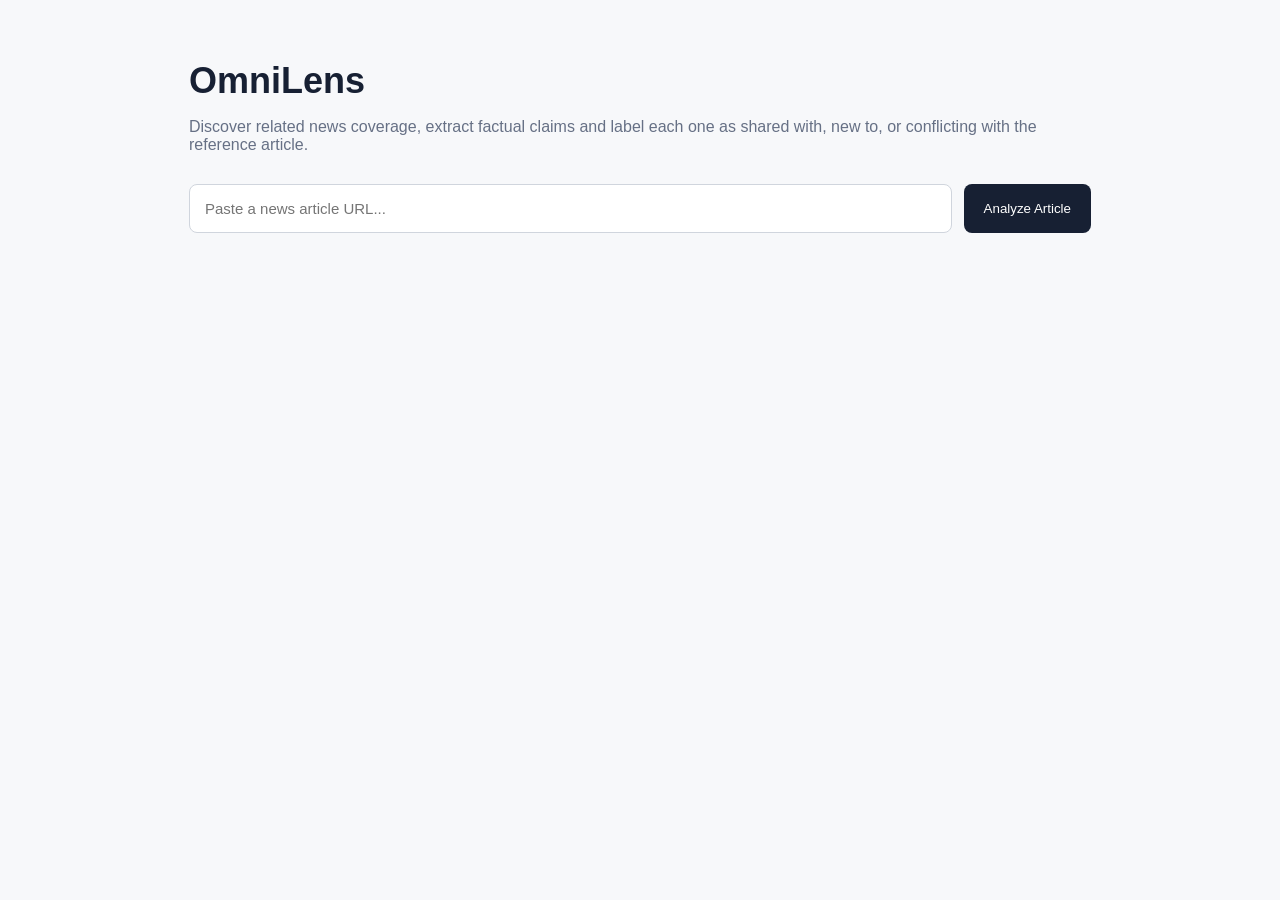
==== backend/app/index.html @ fa0dfef7 "Reorganize backend and consolidate project documentation" ====
<!DOCTYPE html>
<html lang="en">
<head>
  <meta charset="UTF-8">
  <meta name="viewport" content="width=device-width, initial-scale=1">

  <title>OmniLens — News Claim Analysis</title>

  <style>
    * { box-sizing: border-box; }

    body {
      margin: 0;
      font-family: -apple-system, BlinkMacSystemFont,
                   "Segoe UI", sans-serif;
      background: #f7f8fa;
      color: #172033;
    }

    .container {
      max-width: 950px;
      margin: 60px auto;
      padding: 0 24px;
    }

    h1 {
      font-size: 36px;
      margin-bottom: 8px;
    }

    .subtitle { color: #667085; }

    .search {
      display: flex;
      gap: 12px;
      margin: 30px 0;
    }

    input {
      flex: 1;
      padding: 15px;
      border: 1px solid #d0d5dd;
      border-radius: 8px;
      font-size: 15px;
      min-width: 0;
    }

    button {
      background: #172033;
      color: white;
      border: 0;
      padding: 14px 20px;
      border-radius: 8px;
      cursor: pointer;
    }

    button:disabled {
      opacity: .5;
      cursor: wait;
    }

    .card {
      background: white;
      border: 1px solid #e4e7ec;
      border-radius: 12px;
      padding: 22px;
      margin: 16px 0;
    }

    .muted { color: #667085; }
    .claim { padding: 12px 0; border-bottom: 1px solid #eee; }
    .claim:last-child { border-bottom: 0; }
    .hidden { display: none; }
    a { color: #2454a6; overflow-wrap: anywhere; }

    /* Label counts and badges */
    .counts { display: flex; flex-wrap: wrap; gap: 10px; margin: 14px 0 18px; }
    .count {
      border: 1px solid #e4e7ec; border-radius: 10px;
      padding: 10px 16px; min-width: 120px; background: #fff;
      cursor: pointer; color: #172033; text-align: left;
    }
    .count strong { display: block; font-size: 24px; }
    .count.active { outline: 2px solid #172033; }
    .article-counts { margin: 6px 0 4px; }
    .badge {
      display: inline-block; font-size: 12px; font-weight: 600;
      padding: 2px 8px; border-radius: 999px; margin-right: 8px;
    }
    .label-SHARED { background: #e7f6ec; color: #1f7a3d; }
    .label-NEW { background: #e8effc; color: #2454a6; }
    .label-CONFLICTING { background: #fdecea; color: #b42318; }
    .label-NONE { background: #f2f4f7; color: #667085; }
    .claim-detail { font-size: 14px; color: #475467; margin: 6px 0 0; }
    .claim-detail b { color: #172033; font-weight: 600; }

    @media (max-width: 600px) {
      .search { flex-direction: column; }
    }
  </style>
</head>

<body>
  <div class="container">
    <h1>OmniLens</h1>

    <p class="subtitle">
      Discover related news coverage, extract factual claims and label each one
      as shared with, new to, or conflicting with the reference article.
    </p>

    <form id="form" class="search">
      <input
        id="url"
        type="url"
        placeholder="Paste a news article URL..."
        required
      >

      <button id="analyze" type="submit">
        Analyze Article
      </button>
    </form>

    <p id="status" class="muted"></p>

    <div id="results" class="hidden">
      <div class="card">
        <h2>Analysis Summary</h2>
        <div id="summary"></div>
        <div id="counts" class="counts"></div>
        <button id="download" type="button">
          Download JSON
        </button>
      </div>

      <div id="articles"></div>
    </div>
  </div>

  <script>
    let analysisData = null;

    const form = document.getElementById("form");
    const status = document.getElementById("status");
    const results = document.getElementById("results");
    const articles = document.getElementById("articles");
    const button = document.getElementById("analyze");

    const LABELS = ["SHARED", "NEW", "CONFLICTING"];
    const LABEL_TEXT = {
      SHARED: "Shared with reference",
      NEW: "New (not in reference)",
      CONFLICTING: "Conflicting with reference"
    };
    let activeFilter = "ALL";

    function element(tag, text, className = "") {
      const node = document.createElement(tag);
      node.textContent = text ?? "";
      if (className) node.className = className;
      return node;
    }

    function countLabels(claims) {
      const counts = { SHARED: 0, NEW: 0, CONFLICTING: 0, NONE: 0 };
      claims.forEach((claim) => {
        counts[LABELS.includes(claim.label) ? claim.label : "NONE"] += 1;
      });
      return counts;
    }

    // One labeled claim: badge, confidence, text, then the evidence
    function renderClaim(claim) {
      const row = element("div", "", "claim");
      const label = LABELS.includes(claim.label) ? claim.label : "NONE";
      row.dataset.label = label;

      row.appendChild(element(
        "span",
        label === "NONE" ? "Not labeled" : LABEL_TEXT[label],
        "badge label-" + label
      ));
      if (claim.confidence) {
        row.appendChild(element("span", claim.confidence + " confidence", "muted"));
      }
      row.appendChild(element("div", claim.claim_id + " — " + claim.text));

      if (claim.reference_evidence) {
        const evidence = element("p", "", "claim-detail");
        evidence.append(element("b", "Reference says: "), claim.reference_evidence);
        row.appendChild(evidence);
      }
      if (claim.explanation) {
        const why = element("p", "", "claim-detail");
        why.append(element("b", "Why: "), claim.explanation);
        row.appendChild(why);
      }
      if (claim.annotation_error) {
        row.appendChild(element("p", "Labeling failed: " + claim.annotation_error, "claim-detail"));
      }
      return row;
    }

    // Show only the claims of the selected label (or all)
    function applyFilter() {
      document.querySelectorAll(".claim").forEach((row) => {
        row.classList.toggle(
          "hidden",
          activeFilter !== "ALL" && row.dataset.label !== activeFilter
        );
      });
      document.querySelectorAll(".count").forEach((box) => {
        box.classList.toggle("active", box.dataset.filter === activeFilter);
      });
    }

    function renderCounts(allClaims) {
      const counts = countLabels(allClaims);
      const boxes = [
        ["ALL", "All claims", allClaims.length],
        ["SHARED", "Shared", counts.SHARED],
        ["NEW", "New", counts.NEW],
        ["CONFLICTING", "Conflicting", counts.CONFLICTING]
      ];
      if (counts.NONE) boxes.push(["NONE", "Not labeled", counts.NONE]);

      const container = document.getElementById("counts");
      container.replaceChildren();
      boxes.forEach(([filter, name, value]) => {
        const box = element("button", "", "count");
        box.type = "button";
        box.dataset.filter = filter;
        box.append(element("strong", String(value)), name);
        box.addEventListener("click", () => {
          activeFilter = filter;
          applyFilter();
        });
        container.appendChild(box);
      });
    }

    form.addEventListener("submit", async (event) => {
      event.preventDefault();

      button.disabled = true;
      results.classList.add("hidden");
      status.textContent =
        "Finding related articles, extracting claims and labeling them. This may take a few minutes.";

      try {
        const response = await fetch("/api/analyze", {
          method: "POST",
          headers: { "Content-Type": "application/json" },
          body: JSON.stringify({
            url: document.getElementById("url").value,
            max_articles: 5
          })
        });

        const data = await response.json();

        if (!response.ok) {
          throw new Error(
            typeof data.detail === "string"
              ? data.detail
              : "Analysis failed."
          );
        }

        analysisData = data;

        const summary = document.getElementById("summary");
        summary.replaceChildren(
          element("p", "Reference: " + data.reference_article.title),
          element("p", "Related articles: " + data.summary.articles_found),
          element("p", "Extracted claims: " + data.summary.total_claims)
        );

        const allClaims = data.candidate_articles.flatMap((a) => a.claims);
        activeFilter = "ALL";
        renderCounts(allClaims);

        articles.replaceChildren();

        data.candidate_articles.forEach((article) => {
          const card = element("section", "", "card");
          card.appendChild(element("h3", article.title));

          const link = element("a", article.publisher || article.url);
          link.href = article.url;
          link.target = "_blank";
          link.rel = "noopener noreferrer";
          card.appendChild(link);

          const c = countLabels(article.claims);
          card.appendChild(element(
            "p",
            article.claim_count + " claims · " +
              c.SHARED + " shared · " + c.NEW + " new · " +
              c.CONFLICTING + " conflicting" +
              (c.NONE ? " · " + c.NONE + " not labeled" : ""),
            "muted article-counts"
          ));

          if (article.extraction_status !== "success") {
            card.appendChild(
              element("p", "Claim extraction failed.", "muted")
            );
          }

          article.claims.forEach((claim) => {
            card.appendChild(renderClaim(claim));
          });

          articles.appendChild(card);
        });

        applyFilter();

        results.classList.remove("hidden");
        status.textContent = "Analysis complete.";

      } catch (error) {
        status.textContent = "Error: " + error.message;
      } finally {
        button.disabled = false;
      }
    });

    document.getElementById("download").addEventListener(
      "click",
      () => {
        if (!analysisData) return;

        const blob = new Blob(
          [JSON.stringify(analysisData, null, 2)],
          { type: "application/json" }
        );

        const url = URL.createObjectURL(blob);
        const link = document.createElement("a");

        link.href = url;
        link.download = "omnilens_claims.json";
        link.click();

        URL.revokeObjectURL(url);
      }
    );
  </script>
</body>
</html>
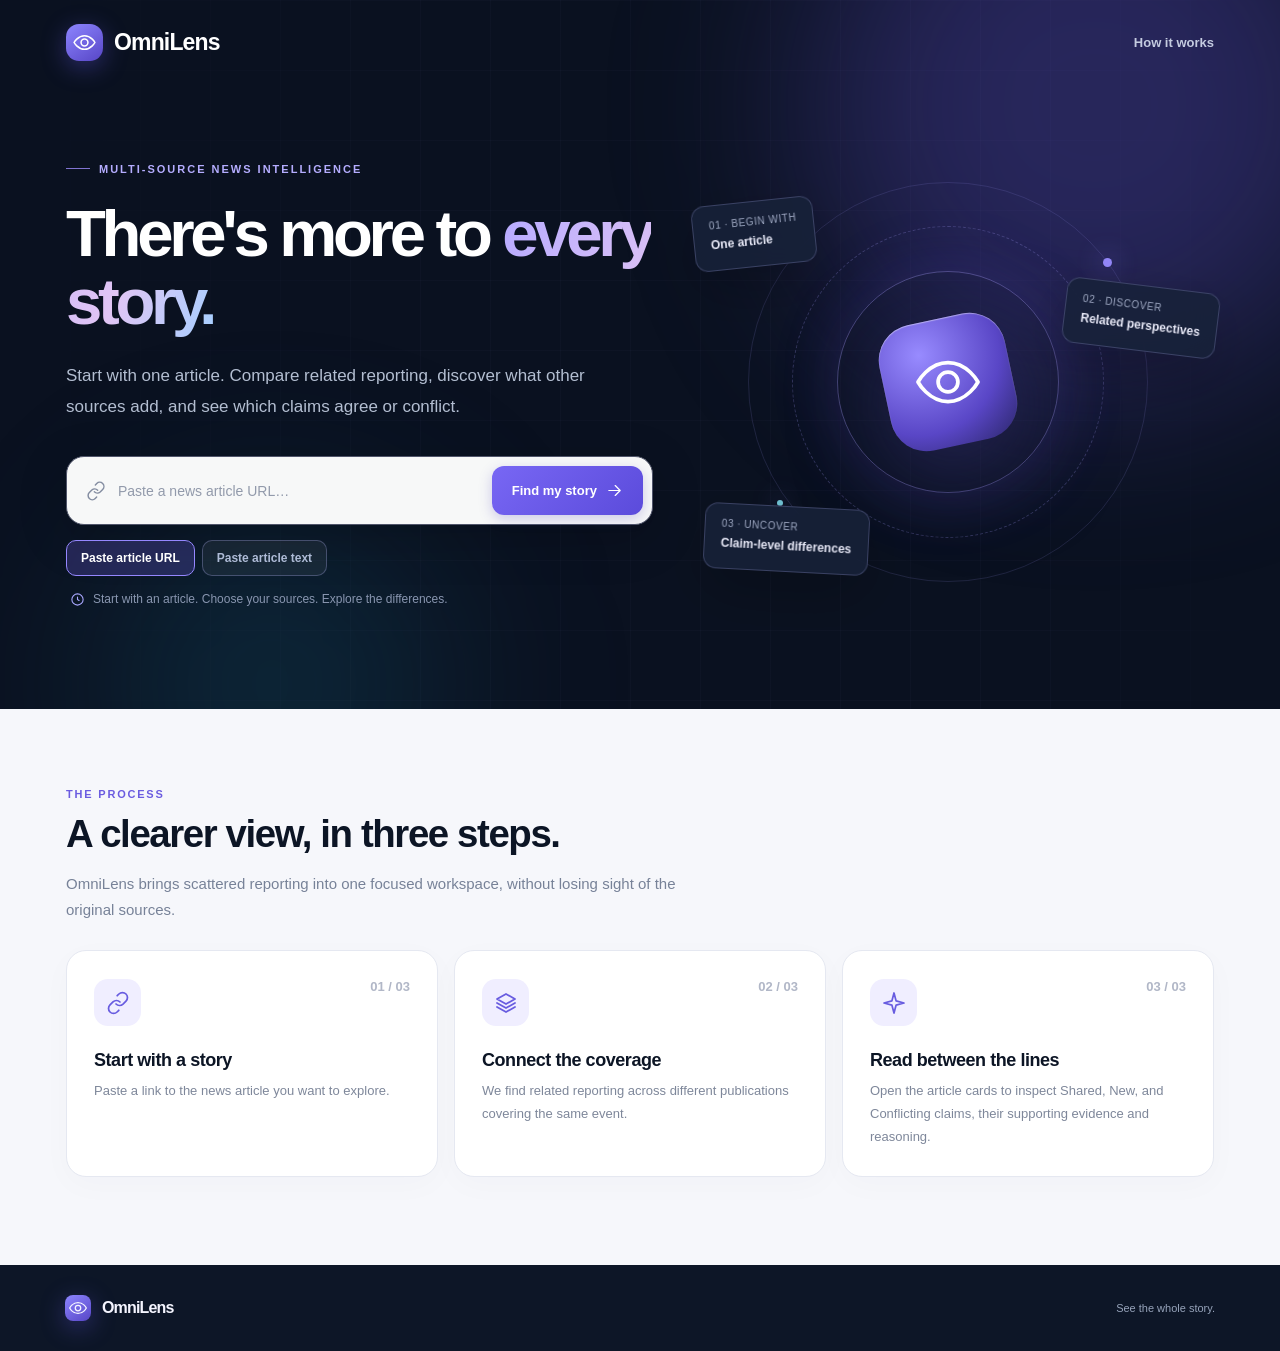
==== commit 8ca570d6: "Integrate guided frontend with Event Registry FENICE and Claude backend" ====
--- a/backend/app/index.html
+++ b/backend/app/index.html
@@ -1,353 +1,822 @@
 <!DOCTYPE html>
 <html lang="en">
 <head>
-  <meta charset="UTF-8">
-  <meta name="viewport" content="width=device-width, initial-scale=1">
-
-  <title>OmniLens — News Claim Analysis</title>
-
+  <meta charset="UTF-8" />
+  <meta name="viewport" content="width=device-width, initial-scale=1" />
+  <meta name="theme-color" content="#0b1220" />
+  <meta name="description" content="OmniLens compares news coverage and classifies factual claims as shared, new, or conflicting." />
+  <title>OmniLens · See the whole story</title>
   <style>
+    :root {
+      color-scheme: light;
+      --ink: #0c1525;
+      --subtle: #637087;
+      --accent: #6659e8;
+      --accent-dark: #4e42ce;
+      --accent-soft: #f0eeff;
+      --border: #e5e8f1;
+      --white: #ffffff;
+      --body: #f6f7fb;
+      --radius-xl: 24px;
+      --shadow: 0 18px 55px rgba(24, 32, 70, .075);
+    }
     * { box-sizing: border-box; }
-
-    body {
-      margin: 0;
-      font-family: -apple-system, BlinkMacSystemFont,
-                   "Segoe UI", sans-serif;
-      background: #f7f8fa;
-      color: #172033;
-    }
-
-    .container {
-      max-width: 950px;
-      margin: 60px auto;
-      padding: 0 24px;
-    }
-
-    h1 {
-      font-size: 36px;
-      margin-bottom: 8px;
-    }
-
-    .subtitle { color: #667085; }
-
-    .search {
-      display: flex;
-      gap: 12px;
-      margin: 30px 0;
-    }
-
-    input {
-      flex: 1;
-      padding: 15px;
-      border: 1px solid #d0d5dd;
-      border-radius: 8px;
-      font-size: 15px;
-      min-width: 0;
-    }
-
-    button {
-      background: #172033;
-      color: white;
-      border: 0;
-      padding: 14px 20px;
-      border-radius: 8px;
-      cursor: pointer;
-    }
-
-    button:disabled {
-      opacity: .5;
-      cursor: wait;
-    }
-
-    .card {
-      background: white;
-      border: 1px solid #e4e7ec;
-      border-radius: 12px;
-      padding: 22px;
-      margin: 16px 0;
-    }
-
-    .muted { color: #667085; }
-    .claim { padding: 12px 0; border-bottom: 1px solid #eee; }
-    .claim:last-child { border-bottom: 0; }
-    .hidden { display: none; }
-    a { color: #2454a6; overflow-wrap: anywhere; }
-
-    /* Label counts and badges */
-    .counts { display: flex; flex-wrap: wrap; gap: 10px; margin: 14px 0 18px; }
-    .count {
-      border: 1px solid #e4e7ec; border-radius: 10px;
-      padding: 10px 16px; min-width: 120px; background: #fff;
-      cursor: pointer; color: #172033; text-align: left;
-    }
-    .count strong { display: block; font-size: 24px; }
-    .count.active { outline: 2px solid #172033; }
-    .article-counts { margin: 6px 0 4px; }
-    .badge {
-      display: inline-block; font-size: 12px; font-weight: 600;
-      padding: 2px 8px; border-radius: 999px; margin-right: 8px;
-    }
-    .label-SHARED { background: #e7f6ec; color: #1f7a3d; }
-    .label-NEW { background: #e8effc; color: #2454a6; }
-    .label-CONFLICTING { background: #fdecea; color: #b42318; }
-    .label-NONE { background: #f2f4f7; color: #667085; }
-    .claim-detail { font-size: 14px; color: #475467; margin: 6px 0 0; }
-    .claim-detail b { color: #172033; font-weight: 600; }
-
-    @media (max-width: 600px) {
-      .search { flex-direction: column; }
-    }
+    html { scroll-behavior: smooth; }
+    body { margin: 0; background: var(--body); color: var(--ink); font-family: -apple-system, BlinkMacSystemFont, "Segoe UI", Inter, Helvetica, Arial, sans-serif; -webkit-font-smoothing: antialiased; }
+    button, input { font: inherit; }
+    button { cursor: pointer; }
+    a { color: inherit; }
+    :focus-visible { outline: 3px solid #a6a0ff; outline-offset: 3px; }
+    .hidden { display: none !important; }
+    .sr-only { position: absolute; left: -10000px; width: 1px; height: 1px; overflow: hidden; }
+    .icon { display: inline-block; width: 20px; height: 20px; flex: 0 0 auto; vertical-align: middle; stroke: currentColor; fill: none; stroke-width: 1.75; stroke-linecap: round; stroke-linejoin: round; }
+    .icon.sm { width: 16px; height: 16px; }
+    .icon.xs { width: 14px; height: 14px; }
+    .icon.lg { width: 24px; height: 24px; }
+
+    /* Navigation and landing */
+    .dark-shell { position: relative; overflow: hidden; background: #0a1120; color: white; isolation: isolate; }
+    .dark-shell:before { content: ""; position: absolute; inset: 0; z-index: -1; opacity: .3; background-image: linear-gradient(rgba(172,169,255,.085) 1px, transparent 1px), linear-gradient(90deg,rgba(172,169,255,.085) 1px, transparent 1px); background-size: 70px 70px; mask-image: linear-gradient(90deg, transparent, black 34%, black 80%, transparent); pointer-events: none; }
+    .ambient { position: absolute; z-index: -1; pointer-events: none; border-radius: 50%; filter: blur(95px); }
+    .ambient.one { width: 570px; height: 570px; top: -180px; right: -100px; background: rgba(94, 78, 200, .35); }
+    .ambient.two { width: 340px; height: 340px; bottom: -145px; left: 8%; background: rgba(25, 125, 155, .2); }
+    .nav { position: relative; z-index: 5; max-width: 1220px; margin: 0 auto; padding: 24px 36px; display: flex; align-items: center; justify-content: space-between; gap: 24px; }
+    .brand { display: flex; gap: 11px; align-items: center; text-decoration: none; font-size: 23px; font-weight: 780; letter-spacing: -.85px; }
+    .brand-mark { width: 37px; height: 37px; display: grid; place-items: center; border-radius: 13px; background: linear-gradient(145deg, #8d85ff, #5746c6); box-shadow: 0 6px 24px rgba(101, 89, 232, .38); }
+    .brand-mark .icon { width: 25px; height: 25px; stroke-width: 1.5; }
+    .nav-right { display: flex; align-items: center; gap: 27px; color: #c4cbe0; font-size: 13px; font-weight: 580; }
+    .nav-right a { text-decoration: none; transition: color .2s; }
+    .nav-right a:hover { color: #fff; }
+    .nav-pill { color: #e7e5ff; display: inline-flex; align-items: center; gap: 7px; border: 1px solid rgba(153,151,255,.34); padding: 10px 14px; border-radius: 999px; background: rgba(110,105,197,.1); }
+    .nav-pill:before { content: ""; width: 6px; height: 6px; border-radius: 50%; background: #b8b1ff; box-shadow: 0 0 0 3px rgba(168,158,255,.15); }
+    .hero { max-width: 1220px; margin: 0 auto; min-height: 620px; padding: 70px 36px 100px; display: grid; grid-template-columns: 1.05fr .95fr; gap: 30px; align-items: center; }
+    .eyebrow { display: inline-flex; align-items: center; gap: 9px; color: #b5adff; font-size: 11px; font-weight: 800; letter-spacing: 2px; text-transform: uppercase; }
+    .eyebrow .line { width: 24px; height: 1px; background: #8073d1; }
+    .hero h1 { max-width: 690px; font-size: clamp(48px, 5.1vw, 78px); line-height: 1.055; letter-spacing: -4.3px; font-weight: 720; margin: 25px 0 24px; }
+    .hero h1 .gradient-text { background: linear-gradient(110deg, #b6aaff, #e1c5f4 65%, #a7cfff); -webkit-background-clip: text; background-clip: text; color: transparent; }
+    .hero-copy { color: #b3bed1; font-size: 17px; line-height: 1.82; max-width: 560px; margin: 0 0 33px; }
+    .hero-form { max-width: 635px; }
+    .form-shell { display: flex; gap: 10px; align-items: center; padding: 9px; border: 1px solid #50556a; border-radius: 18px; background: rgba(255,255,255,.97); box-shadow: 0 12px 50px rgba(0,0,0,.18); }
+    .url-input-wrap { display: flex; align-items: center; gap: 11px; color: #848da1; min-width: 0; padding: 0 10px; flex: 1; }
+    #url { width: 100%; min-width: 0; padding: 13px 1px; color: #162137; font-size: 14px; border: none; background: transparent; outline: none; }
+    #url::placeholder { color: #929aab; }
+    .analyze-button { flex: 0 0 auto; border: 0; border-radius: 12px; display: inline-flex; align-items: center; justify-content: center; gap: 9px; padding: 16px 20px; background: linear-gradient(135deg, #7867f4, #5b4bdb); box-shadow: 0 4px 13px rgba(76,62,185,.25); color: #fff; font-size: 13px; font-weight: 780; transition: transform .2s, box-shadow .2s; }
+    .analyze-button:hover { transform: translateY(-1px); box-shadow: 0 7px 19px rgba(76,62,185,.37); }
+    .analyze-button:disabled { opacity: .75; transform: none; cursor: wait; }
+    .analyze-button .icon { width: 17px; height: 17px; }
+    .hint { display: flex; align-items: center; gap: 8px; color: #8996b0; font-size: 12px; margin: 14px 4px 0; line-height: 1.6; }
+    .hint .icon { width: 15px; height: 15px; color: #a9a7ff; }
+    .hero-visual { position: relative; min-height: 425px; display: grid; place-items: center; }
+    .orbit { position: absolute; border: 1px solid rgba(166, 156, 251, .14); border-radius: 50%; aspect-ratio: 1; }
+    .orbit.o1 { width: 400px; }
+    .orbit.o2 { width: 312px; border-style: dashed; border-color: rgba(166,156,251,.25); }
+    .orbit.o3 { width: 222px; border-color: rgba(166,156,251,.36); box-shadow: 0 0 68px rgba(108,85,241,.18); }
+    .orbit-dot { position: absolute; border-radius: 50%; background: #9488fb; box-shadow: 0 0 25px #8176ed; }
+    .orbit-dot.d1 { width: 9px; height: 9px; top: 88px; right: 102px; }
+    .orbit-dot.d2 { width: 6px; height: 6px; bottom: 89px; left: 94px; background: #73c7d9; }
+    .lens-core { width: 128px; height: 128px; background: radial-gradient(circle at 32% 25%, #988bff, #5946c6 62%, #2b2669); border-radius: 36px; display: grid; place-items: center; box-shadow: 0 25px 90px #3a327a89, inset 0 1px 1px #ffffff71; transform: rotate(-12deg); }
+    .lens-core .icon { width: 72px; height: 72px; stroke-width: 1.25; transform: rotate(12deg); }
+    .floating-note { position: absolute; border: 1px solid rgba(175,175,240,.24); background: rgba(23,33,57,.86); backdrop-filter: blur(15px); color: #e9eaf8; box-shadow: 0 20px 60px rgba(0,0,0,.24); border-radius: 13px; padding: 13px 16px; font-size: 12px; line-height: 1.45; }
+    .floating-note strong { display: block; font-size: 12px; margin: 3px 0; }
+    .floating-note span { display: block; color: #9fa9c3; font-size: 10px; letter-spacing: .6px; text-transform: uppercase; }
+    .floating-note .mini-icon { display: inline-flex; align-items: center; justify-content: center; width: 29px; height: 29px; margin-right: 8px; border-radius: 8px; background: #493d8f; color: #c8c0ff; vertical-align: middle; }
+    .floating-note.note-a { top: 31px; left: 10px; transform: rotate(-6deg); }
+    .floating-note.note-b { top: 115px; right: -4px; transform: rotate(7deg); }
+    .floating-note.note-c { bottom: 23px; left: 21px; transform: rotate(3deg); }
+    .hero-end { background: #0d1728; border-top: 1px solid rgba(255,255,255,.065); }
+    .hero-end-inner { max-width: 1220px; margin: auto; padding: 22px 36px; display: flex; justify-content: space-between; align-items: center; gap: 16px; color: #adb9cf; font-size: 12px; }
+    .hero-end .features-mini { display: flex; align-items: center; gap: 26px; flex-wrap: wrap; }
+    .mini-feature { display: inline-flex; align-items: center; gap: 7px; }
+    .mini-feature .icon { color: #a89dff; width: 17px; height: 17px; }
+    .method { max-width: 1220px; margin: 0 auto; padding: 79px 36px 88px; }
+    .section-topline { color: #6b5ce0; font-size: 11px; font-weight: 810; letter-spacing: 1.8px; text-transform: uppercase; }
+    .method h2 { margin: 12px 0 9px; letter-spacing: -1.4px; font-size: clamp(29px,3vw,39px); }
+    .method-lead { font-size: 15px; color: #778298; max-width: 620px; line-height: 1.7; }
+    .method-grid { margin-top: 28px; display: grid; grid-template-columns: repeat(3, 1fr); gap: 16px; }
+    .method-card { background: white; border: 1px solid #e5e8f1; padding: 28px 27px 27px; border-radius: 20px; box-shadow: 0 8px 32px #15225006; transition: transform .2s, box-shadow .2s; }
+    .method-card:hover { transform: translateY(-3px); box-shadow: 0 15px 40px #15225013; }
+    .step-top { display: flex; justify-content: space-between; align-items: start; }
+    .step-icon { width: 47px; height: 47px; display: grid; place-items: center; border-radius: 14px; background: #f0eeff; color: #685ce0; }
+    .step-n { color: #b1b7c7; font-size: 13px; font-weight: 800; }
+    .method-card h3 { font-size: 18px; letter-spacing: -.45px; margin: 24px 0 9px; }
+    .method-card p { color: #7e879a; font-size: 13px; line-height: 1.75; margin: 0; }
+
+    /* Working/status */
+    .status-card { max-width: 800px; margin: 32px auto 0; padding: 21px 24px; border-radius: 17px; display: flex; gap: 15px; align-items: center; background: #fff; border: 1px solid #e4e4ff; box-shadow: var(--shadow); }
+    .status-card .spin { color: #6659e8; animation: spin 1.1s linear infinite; }
+    .status-title { font-size: 14px; font-weight: 760; }
+    .status-detail { font-size: 12px; margin-top: 5px; color: #778298; line-height: 1.5; }
+    .status-card.error { background: #fff8f8; border-color: #ffd9dc; }
+    .status-card.error .spin { animation: none; color: #c34857; }
+    .status-card.error .status-title { color: #a53d48; }
+    @keyframes spin { to { transform: rotate(360deg); } }
+
+    /* Analysis workspace */
+    .workspace { background: #f7f8fc; padding: 72px 0 100px; border-top: 1px solid #edf0f5; }
+    .workspace-inner { max-width: 1220px; margin: 0 auto; padding: 0 36px; }
+    .result-kicker { display: inline-flex; align-items: center; gap: 9px; font-size: 11px; letter-spacing: 1.6px; color: #6055cf; font-weight: 820; text-transform: uppercase; }
+    .result-kicker:before { content: ""; width: 8px; height: 8px; border-radius: 100%; background: #6cba9a; box-shadow: 0 0 0 4px #e3f5ed; }
+    .results-title-row { display: flex; align-items: end; justify-content: space-between; gap: 20px; margin: 16px 0 30px; }
+    .results-title-row h2 { margin: 0 0 7px; font-size: clamp(32px, 3.5vw, 46px); letter-spacing: -2.15px; }
+    .results-title-row p { color: #778298; font-size: 14px; line-height: 1.6; margin: 0; }
+    .button-secondary { display: inline-flex; align-items: center; gap: 9px; padding: 13px 17px; border: 1px solid #dcdfeb; border-radius: 12px; background: white; color: #222e44; font-size: 12px; font-weight: 720; white-space: nowrap; transition: background .15s, transform .15s; }
+    .button-secondary:hover { background: #f7f6ff; transform: translateY(-1px); }
+    .button-secondary .icon { width: 16px; height: 16px; }
+    .reference-card { position: relative; overflow: hidden; padding: 30px 33px; background: #fff; border: 1px solid var(--border); border-radius: 21px; box-shadow: 0 10px 35px rgba(25,32,64,.04); }
+    .reference-card:before { content: ""; position: absolute; top: 0; left: 0; right: 0; height: 3px; background: linear-gradient(90deg, #6a5bdf, #b8afff, #92d1d8); }
+    .reference-top { display: flex; align-items: center; gap: 10px; color: #847ab4; text-transform: uppercase; letter-spacing: 1.5px; font-size: 10px; font-weight: 850; }
+    .reference-top .icon { width: 17px; height: 17px; }
+    .reference-title-row { display: flex; justify-content: space-between; align-items: end; gap: 20px; }
+    .reference-title { font-family: Georgia, "Times New Roman", serif; font-size: clamp(23px, 2.55vw, 32px); letter-spacing: -.65px; font-weight: 600; line-height: 1.35; margin: 16px 0 11px; max-width: 790px; }
+    .reference-meta { font-size: 12px; color: #8994a7; display: flex; gap: 10px; align-items: center; flex-wrap: wrap; }
+    .reference-meta .dot { width: 3px; height: 3px; border-radius: 50%; background: #b9c0cb; }
+    .reference-open { display: inline-flex; align-items: center; gap: 8px; color: #6255d7; text-decoration: none; font-weight: 700; font-size: 12px; white-space: nowrap; padding-bottom: 8px; }
+    .reference-open:hover { text-decoration: underline; }
+    .quick-stats { margin: 16px 0 29px; display: grid; grid-template-columns: repeat(3, 1fr); gap: 15px; }
+    .stat { padding: 22px 25px; background: white; border: 1px solid var(--border); border-radius: 17px; display: flex; align-items: center; gap: 17px; }
+    .stat-icon { width: 45px; height: 45px; border-radius: 13px; display: grid; place-items: center; background: #f0eeff; color: #6658df; }
+    .stat:nth-child(2) .stat-icon { background: #edf8f8; color: #2d9296; }
+    .stat:nth-child(3) .stat-icon { background: #fff6eb; color: #c68f41; }
+    .stat-label { color: #8590a2; font-size: 11px; font-weight: 640; margin-bottom: 3px; }
+    .stat-value { color: #172136; font-size: 26px; font-weight: 760; letter-spacing: -.95px; line-height: 1.25; }
+    .stat-value.status-value { font-size: 16px; font-weight: 750; }
+    .explorer-header { display: flex; justify-content: space-between; align-items: end; gap: 20px; margin-bottom: 20px; }
+    .explorer-header h3 { font-size: 22px; letter-spacing: -.65px; margin: 0 0 5px; }
+    .explorer-header p { font-size: 13px; color: #8994a7; margin: 0; }
+    .explorer { display: grid; grid-template-columns: 305px 1fr; gap: 17px; align-items: start; }
+    .source-panel, .claims-panel { background: white; border: 1px solid #e5e8f1; border-radius: 20px; overflow: hidden; box-shadow: 0 8px 30px rgba(29,36,64,.03); }
+    .source-panel { position: sticky; top: 20px; }
+    .panel-head { padding: 23px 24px 17px; border-bottom: 1px solid #eef0f5; }
+    .panel-title { text-transform: uppercase; letter-spacing: 1.3px; color: #8993a6; font-size: 10px; font-weight: 820; }
+    .source-list { padding: 12px; max-height: 640px; overflow-y: auto; }
+    .source-option { display: flex; align-items: center; gap: 12px; padding: 13px 11px; width: 100%; text-align: left; border: 1px solid transparent; background: transparent; border-radius: 11px; color: #263248; margin-bottom: 4px; transition: background .15s, border-color .15s; }
+    .source-option:hover { background: #f6f6fe; }
+    .source-option.active { background: #f0eeff; border-color: #e6e2ff; color: #4236ac; }
+    .source-symbol { width: 36px; height: 36px; border-radius: 10px; background: #eef1f7; display: grid; place-items: center; color: #78839b; font-weight: 780; font-size: 12px; flex: 0 0 auto; }
+    .source-option.active .source-symbol { background: #ddd8ff; color: #5d4acb; }
+    .source-copy { flex: 1; min-width: 0; }
+    .source-name { font-size: 12px; font-weight: 710; white-space: nowrap; overflow: hidden; text-overflow: ellipsis; }
+    .source-headline { font-size: 11px; color: #8b95a7; white-space: nowrap; overflow: hidden; text-overflow: ellipsis; margin-top: 3px; }
+    .source-count { font-size: 10px; color: #7e879e; background: #f0f2f7; padding: 5px 8px; border-radius: 8px; font-weight: 750; flex: 0 0 auto; }
+    .source-option.active .source-count { background: #dcd6ff; color: #5546ba; }
+    .claims-top { border-bottom: 1px solid #edf0f5; padding: 22px 25px; }
+    .claims-heading { display: flex; gap: 12px; justify-content: space-between; align-items: center; }
+    .claims-heading h4 { font-size: 19px; letter-spacing: -.5px; margin: 0 0 5px; }
+    .claims-caption { color: #8490a4; font-size: 12px; }
+    .source-visit { display: inline-flex; align-items: center; gap: 6px; text-decoration: none; font-size: 11px; font-weight: 750; color: #6659d9; }
+    .source-visit:hover { text-decoration: underline; }
+    .claim-search-wrap { border: 1px solid #e6e9f1; border-radius: 11px; background: #f9fafc; display: flex; align-items: center; gap: 9px; margin-top: 20px; padding: 0 13px; color: #8490a3; }
+    #claim-search { min-width: 0; width: 100%; border: 0; outline: none; background: transparent; color: #17243a; padding: 14px 0; font-size: 12px; }
+    #claim-search::placeholder { color: #9aa4b3; }
+    .claim-counter { flex: 0 0 auto; font-size: 11px; font-weight: 650; color: #a0a7b5; }
+    .claim-list { padding: 0 25px; }
+    .claim-row { padding: 17px 0 18px; display: grid; grid-template-columns: 72px 1fr 33px; align-items: start; gap: 17px; border-bottom: 1px solid #edf0f4; }
+    .claim-row:last-child { border-bottom: 0; }
+    .claim-index { font-size: 10px; color: #8576d9; font-weight: 790; padding-top: 4px; letter-spacing: .1px; font-variant-numeric: tabular-nums; overflow-wrap: anywhere; }
+    .claim-text { font-size: 13px; line-height: 1.75; color: #344056; margin: 0; overflow-wrap: anywhere; }
+    .claim-source { margin-top: 6px; font-size: 10px; color: #9aa4b5; }
+    .copy-claim { border: 1px solid transparent; background: transparent; color: #9da5b5; width: 30px; height: 30px; display: grid; place-items: center; border-radius: 8px; }
+    .copy-claim:hover { background: #f1eeff; color: #685ad8; }
+    .load-more-wrap { padding: 20px 25px 24px; border-top: 1px solid #f0f1f5; display: flex; justify-content: center; }
+    .load-more { border: 1px solid #dddff0; background: #fff; color: #6256d3; display: flex; align-items: center; gap: 9px; border-radius: 10px; padding: 12px 19px; font-size: 12px; font-weight: 760; }
+    .load-more:hover { background: #f7f5ff; }
+    .empty-result { padding: 55px 25px; color: #8993a4; font-size: 13px; text-align: center; line-height: 1.65; }
+    .empty-result .icon { margin-bottom: 12px; color: #a39bdc; width: 29px; height: 29px; }
+    .workspace-foot { color: #959eb0; font-size: 11px; text-align: center; margin: 31px auto 0; line-height: 1.65; }
+    .footer { padding: 30px 36px; background: #0d1627; color: #96a3ba; }
+    .footer-inner { max-width: 1150px; margin: 0 auto; display: flex; align-items: center; justify-content: space-between; gap: 15px; font-size: 11px; }
+    .footer .brand { font-size: 16px; color: #f5f5ff; }
+    .footer .brand-mark { width: 26px; height: 26px; border-radius: 8px; }
+    .footer .brand-mark .icon { width: 20px; height: 20px; }
+    .toast { position: fixed; z-index: 99; bottom: 24px; left: 50%; transform: translate(-50%, 30px); padding: 12px 18px; border-radius: 12px; color: #fff; background: #222b40; box-shadow: 0 10px 35px #111b326b; opacity: 0; pointer-events: none; transition: opacity .22s, transform .22s; font-size: 12px; font-weight: 690; }
+    .toast.show { opacity: 1; transform: translate(-50%,0); }
+
+    @media (max-width: 1030px) {
+      .hero { grid-template-columns: 1fr .72fr; }
+      .hero h1 { font-size: 59px; letter-spacing: -3px; }
+      .hero-visual { transform: scale(.83); }
+      .explorer { grid-template-columns: 255px 1fr; }
+      .quick-stats { gap: 10px; }
+      .stat { padding: 19px 16px; }
+    }
+    @media (max-width: 760px) {
+      .nav { padding: 21px 22px; }
+      .nav-right a:not(.nav-pill) { display: none; }
+      .hero { min-height: auto; display: block; padding: 73px 22px 79px; }
+      .hero h1 { font-size: clamp(46px,11vw,66px); letter-spacing: -2.5px; }
+      .hero-copy { font-size: 15px; }
+      .hero-visual { display: none; }
+      .hero-end-inner { padding: 20px 22px; }
+      .hero-end-inner > span { display: none; }
+      .method { padding: 55px 22px 65px; }
+      .method-grid { grid-template-columns: 1fr; }
+      .method-card { padding: 22px; }
+      .workspace { padding-top: 50px; }
+      .workspace-inner { padding: 0 18px; }
+      .quick-stats { grid-template-columns: repeat(2, 1fr); }
+      .stat:nth-child(3) { grid-column: span 2; }
+      .explorer { grid-template-columns: minmax(0,1fr); }
+      .source-panel { position: static; }
+      .source-list { display: flex; overflow-x: auto; padding: 10px; max-height: none; gap: 6px; }
+      .source-option { min-width: 185px; max-width: 235px; margin: 0; }
+      .source-headline { max-width: 126px; }
+      .results-title-row { align-items: start; }
+      .reference-title-row { display: block; }
+      .reference-open { padding: 13px 0 0; }
+      .footer { padding: 27px 22px; }
+    }
+    @media (max-width: 480px) {
+      .nav-right .nav-pill { display: none; }
+      .hero h1 { font-size: 44px; }
+      .form-shell { flex-direction: column; align-items: stretch; padding: 9px; }
+      .url-input-wrap { padding: 0 11px; }
+      .analyze-button { width: 100%; }
+      .hero-end .features-mini { gap: 11px 19px; }
+      .results-title-row { flex-direction: column; }
+      .reference-card { padding: 22px; }
+      .quick-stats { grid-template-columns: 1fr 1fr; }
+      .stat { gap: 8px; padding: 13px; }
+      .stat-icon { width: 35px; height: 35px; border-radius: 10px; }
+      .stat-icon .icon { width: 18px; }
+      .stat-value { font-size: 22px; }
+      .claims-top { padding: 20px 16px; }
+      .claim-list { padding: 0 16px; }
+      .claim-row { grid-template-columns: 65px 1fr 27px; gap: 9px; }
+      .claim-text { font-size: 12px; }
+      .footer-inner { flex-direction: column; align-items: start; }
+    }
+    @media (prefers-reduced-motion: reduce) { html { scroll-behavior: auto; } *,*:before,*:after { animation-duration: .01ms !important; transition-duration: .01ms !important; } }
+
+    /* Classification workspace: preserve the original OmniLens brand */
+    .demo-banner { border: 1px solid #e4c988; color: #755418; background: #fff7e1; border-radius: 11px; padding: 12px 16px; margin: 14px 0; font-size: 12px; font-weight: 700; }
+    .export-actions { display: flex; align-items: center; flex-wrap: wrap; gap: 9px; }
+    .label-overview { display: grid; grid-template-columns: repeat(3,minmax(0,1fr)); gap: 14px; margin: -6px 0 29px; }
+    .overview-card { padding: 18px 21px; border-radius: 17px; border: 1px solid #e5e8f1; background: #fff; box-shadow: 0 8px 28px #15225005; display: flex; align-items: center; gap: 13px; }
+    .overview-dot { width: 11px; height: 11px; border-radius: 50%; flex: 0 0 auto; background: var(--accent); box-shadow: 0 0 0 5px #f0eeff; }
+    .overview-card.new .overview-dot { background: #459575; box-shadow: 0 0 0 5px #e4f6ef; }
+    .overview-card.conflicting .overview-dot { background: #db757d; box-shadow: 0 0 0 5px #fff0f0; }
+    .overview-card.shared .overview-dot { background: #7664d8; box-shadow: 0 0 0 5px #efeafd; }
+    .overview-count { font-size: 27px; font-weight: 830; line-height: 1.15; letter-spacing: -.8px; }
+    .overview-label { color: #7b879c; font-size: 12px; margin-top: 4px; }
+    .explorer { grid-template-columns: minmax(0,1fr); gap: 19px; }
+    .source-panel { position: static; }
+    .source-panel-head { display: flex; justify-content: space-between; align-items: center; gap: 20px; }
+    .source-panel-head p { color: #8490a2; font-size: 12px; margin: 7px 0 0; }
+    .view-all-button { color: #6257d5; border: 1px solid #e7e3f5; border-radius: 10px; padding: 10px 14px; background: #f8f7ff; font-weight: 750; font-size: 12px; }
+    .view-all-button:hover, .view-all-button.active { background: #ebe8ff; }
+    .source-list { display: grid; grid-template-columns: repeat(3,minmax(0,1fr)); gap: 12px; overflow: visible; max-height: none; padding: 17px; }
+    .source-option { display: flex; flex-direction: column; align-items: stretch; min-height: 168px; gap: 11px; margin: 0; padding: 17px; border: 1px solid #e5e8f0; background: #fff; border-radius: 15px; transition: border-color .2s, transform .2s, box-shadow .2s; }
+    .source-option:hover { background: #fcfbff; border-color: #c9c0ff; transform: translateY(-2px); box-shadow: 0 8px 22px #6a60c014; }
+    .source-option.active { background: #f6f4ff; border-color: #8e83f3; box-shadow: 0 0 0 2px #aaa1fc33; color: #352890; }
+    .source-card-top { display: flex; justify-content: space-between; align-items: center; gap: 8px; }
+    .source-symbol { font-size: 11px; font-weight: 800; height: 31px; width: 31px; border-radius: 9px; }
+    .source-name { font-size: 12px; font-weight: 800; letter-spacing: -.1px; white-space: normal; }
+    .source-headline { font-size: 13px; line-height: 1.5; font-weight: 720; color: #273146; overflow: hidden; display: -webkit-box; -webkit-line-clamp: 2; -webkit-box-orient: vertical; white-space: normal; margin: 0; flex: 1; }
+    .source-option.active .source-headline { color: #342c78; }
+    .article-count { color: #939bad; font-size: 11px; white-space: nowrap; }
+    .source-labels { display: flex; gap: 5px; flex-wrap: wrap; }
+    .label-chip { border: 1px solid transparent; border-radius: 8px; padding: 5px 8px; font-size: 10px; font-weight: 780; line-height: 1.2; white-space: nowrap; }
+    .label-chip.new { color: #147352; background: #e8f8f0; }
+    .label-chip.shared { color: #5945c1; background: #eeebff; }
+    .label-chip.conflicting { color: #b24c56; background: #ffeff0; }
+    .label-chip.unlabeled { color: #68768a; background: #eef1f5; }
+    .source-empty { grid-column: 1/-1; color: #8390a5; padding: 25px; text-align: center; }
+    .label-tabs { display: flex; gap: 8px; flex-wrap: wrap; padding: 16px 24px 0; }
+    .label-tab { background: #f7f8fc; color: #68758b; border: 1px solid #e8eaf2; border-radius: 10px; padding: 9px 13px; font-weight: 760; font-size: 12px; display: inline-flex; gap: 8px; align-items: center; }
+    .label-tab:hover { border-color: #cfc8f7; }
+    .label-tab.active { color: #5342bd; background: #f0edff; border-color: #b9b0f8; }
+    .label-tab.new.active { color: #157852; background: #e7f8ef; border-color: #b5e9d0; }
+    .label-tab.conflicting.active { color: #b14756; background: #fff0f1; border-color: #f0c2c8; }
+    .label-tab.shared.active { color: #5945c1; background: #eeebff; border-color: #c7bdf9; }
+    .label-tab small { font-size: 10px; color: inherit; opacity: .8; }
+    .claim-row { grid-template-columns: minmax(0,1fr) 32px; gap: 12px; border: 1px solid #e9eaf1; border-left: 3px solid #c8cee0; border-radius: 12px; margin: 14px 0; padding: 17px 17px 16px; background: #fff; }
+    .claim-row.new { border-left-color: #3d9c77; }
+    .claim-row.shared { border-left-color: #7b6be2; }
+    .claim-row.conflicting { border-left-color: #df727b; }
+    .claim-list { padding: 1px 24px 10px; }
+    .claim-meta-row { display: flex; flex-wrap: wrap; gap: 8px; align-items: center; margin-bottom: 9px; }
+    .claim-index { font-size: 10px; padding: 0; }
+    .claim-confidence { font-size: 10px; color: #949fb2; margin-left: auto; }
+    .claim-text { color: #253147; font-size: 13px; line-height: 1.65; font-weight: 560; }
+    .claim-source { margin-top: 7px; }
+    .claim-details { margin-top: 12px; border-top: 1px solid #edf0f5; padding-top: 10px; }
+    .claim-details summary { color: #5c53ba; font-weight: 750; font-size: 11px; cursor: pointer; }
+    .detail-item { margin-top: 12px; }
+    .detail-item b { font-size: 10px; letter-spacing: .5px; text-transform: uppercase; display: block; color: #78849a; margin-bottom: 5px; }
+    .detail-item p { font-size: 12px; color: #556174; line-height: 1.65; margin: 0; }
+    .status-failed { color: #b95c62; font-size: 11px; margin: 8px 0 0; }
+    @media(max-width:980px) { .source-list { grid-template-columns: repeat(2,minmax(0,1fr)); } }
+    @media(max-width:760px) { .source-list { display: grid; grid-template-columns: 1fr; overflow: visible; max-height: none; gap: 9px; } .source-option { min-width: 0; max-width: none; min-height: 135px; } .source-headline { max-width: none; } .label-overview { grid-template-columns: repeat(3,minmax(0,1fr)); gap: 8px; } .overview-card { padding: 13px; } .overview-count { font-size: 21px; } .export-actions { width: 100%; } .claim-list { padding: 1px 15px 10px; } .label-tabs { padding: 15px 15px 0; } }
+    @media(max-width:490px) { .label-overview { grid-template-columns: 1fr; } .overview-card { padding: 13px 17px; } .source-panel-head { align-items: start; } .claim-row { grid-template-columns: minmax(0,1fr) 30px; } .export-actions button { flex: 1; } }
+
+    /* Guided workflow: same navy/violet OmniLens visual language */
+    .entry-modes { display: flex; gap: 7px; margin: 15px 0 0; }
+    .entry-mode { border: 1px solid rgba(176,174,241,.3); background: rgba(255,255,255,.055); border-radius: 10px; padding: 10px 14px; color: #aebbd6; font-weight: 720; font-size: 12px; }
+    .entry-mode.active { border-color: #9587ff; background: rgba(113,94,229,.26); color: #fff; }
+    .reference-text-wrap { margin-top: 14px; }
+    .reference-text-wrap label { display:block; font-weight: 750; font-size: 12px; color:#e3ddff; margin: 0 0 8px; }
+    .reference-text-wrap textarea { width:100%; resize:vertical; border-radius:13px; border:1px solid #595375; padding:14px; background:#131d31; color:#fff; font:inherit; font-size:13px; line-height:1.65; }
+    .reference-text-wrap p {color:#a3acc3; font-size:11px; line-height:1.65;}
+    .flow-step { padding:64px 25px 84px; background:linear-gradient(180deg,#f7f7fd,#f6f7fb); min-height:520px; }
+    .flow-container { max-width:1000px; margin:0 auto; }
+    .flow-container.flow-narrow {max-width:720px;}
+    .flow-eyebrow {color:#6c5ade; font-size:11px; font-weight:850; letter-spacing:1.6px; margin:0 0 12px;}
+    .flow-heading h2 {font-size:clamp(30px,4vw,44px); letter-spacing:-1.6px; margin:0 0 10px; line-height:1.15;}
+    .flow-heading p {color:#738096; font-size:14px; line-height:1.7; margin:0 0 27px;}
+    .flow-reference-card {max-width:760px; padding:30px 32px; border:1px solid #e5e5f1; border-radius:22px; background:#fff; box-shadow:var(--shadow);}
+    .flow-reference-card h3 {font-size:clamp(21px,3vw,29px); line-height:1.3; letter-spacing:-.8px; margin:20px 0 9px;}
+    .flow-meta {color:#7f8ba1; font-size:12px; font-weight:650; margin:0 0 14px;}
+    .flow-excerpt {font-size:13px; line-height:1.8; color:#5f6c83; padding:15px 0; border-top:1px solid #edf0f5; border-bottom:1px solid #edf0f5; max-height:180px; overflow-y:auto;}
+    .flow-link {display:inline-flex; align-items:center; gap:8px; color:#6556d6; font-size:12px; font-weight:750; text-decoration:none;}
+    .flow-actions {display:flex; flex-wrap:wrap; align-items:center; gap:12px; margin-top:25px;}
+    .flow-primary {display:inline-flex; align-items:center; gap:9px; border:0; color:white; background:linear-gradient(135deg,#7867f4,#5948d6); border-radius:11px; font-weight:770; font-size:13px; padding:14px 23px; box-shadow:0 5px 15px #5b4bdb30;}
+    .flow-primary:hover {filter:brightness(1.06); transform:translateY(-1px);}
+    .flow-primary:disabled {background:#b9bdd1;cursor:not-allowed;box-shadow:none;transform:none;}
+    .flow-reference-mini {background:#edeeff; border:1px solid #e0ddf8; border-radius:14px; padding:17px 19px; display:flex; justify-content:space-between; align-items:center; color:#6252cc; gap:15px; }
+    .flow-reference-mini span {display:block; font-size:10px; font-weight:850; letter-spacing:1px; margin-bottom:7px;}
+    .flow-reference-mini strong {display:block; color:#26314b; font-size:13px; line-height:1.4;}
+    .flow-reference-mini small {display:block;color:#7983a2; margin-top:5px;}
+    .picker-toolbar {display:flex; justify-content:space-between; align-items:center; gap:12px; margin:23px 0 12px;}
+    .picker-toolbar strong {font-size:13px; font-weight:760;color:#29334b;}
+    .picker-toolbar>div {display:flex; gap:15px;}
+    .text-action {color:#6454d8;border:0;background:transparent;font-weight:760;font-size:12px;}
+    .text-action:hover {text-decoration:underline;}
+    .picker-list {display:grid;grid-template-columns:repeat(2,minmax(0,1fr));gap:13px;}
+    .picker-card {display:block; position:relative; cursor:pointer; min-height:165px; border:1px solid #e2e6f1; border-radius:17px; background:white; padding:18px; box-shadow:0 6px 24px #0c15250a; transition:border-color .15s,box-shadow .15s,transform .15s;}
+    .picker-card:hover {border-color:#aea5ef;transform:translateY(-2px);}
+    .picker-card.selected {background:#faf9ff;border-color:#9d90ff;box-shadow:0 0 0 2px #a99cfa26;}
+    .picker-card-head {display:flex; justify-content:space-between; align-items:center; gap:8px; margin:0 0 14px;}
+    .picker-card-head strong {font-size:11px; color:#6858d2; text-transform:uppercase; letter-spacing:.6px;}
+    .picker-card-head input {accent-color:#6659e8;width:18px;height:18px;flex:0 0 auto;}
+    .picker-card h3 {font-size:15px;line-height:1.5;letter-spacing:-.3px; margin:0 0 12px; color:#222c42;}
+    .picker-card-footer {display:flex;align-items:center;justify-content:space-between;gap:7px;flex-wrap:wrap;color:#8692a4;font-size:11px;}
+    .picker-card-footer a {color:#6758d9;text-decoration:none;font-weight:760;}
+    .flow-helper {color:#8a94a7;font-size:12px;line-height:1.65;margin-top:20px;}
+    .flow-progress-card {border:1px solid #e4e5f3;border-radius:22px;background:#fff;box-shadow:var(--shadow);padding:30px;}
+    .progress-top {display:flex;gap:15px;align-items:center;}
+    .progress-top strong {font-size:16px;color:#273049;}
+    .progress-top p {font-size:12px;color:#79869b;margin:6px 0 0;}
+    .progress-pulse {width:19px;height:19px;flex:0 0 auto;border:4px solid #c4bafd;border-top-color:#6958e8;border-radius:50%;animation:progressspin .9s linear infinite;}
+    @keyframes progressspin {to {transform:rotate(360deg)}}
+    .progress-track {margin:28px 0 22px;background:#eeeff7;height:8px;overflow:hidden;border-radius:999px;}
+    #progress-fill {background:linear-gradient(90deg,#6957e9,#b4a3ff);width:8%;height:100%;border-radius:999px;transition:width .35s;}
+    .progress-stages {padding:0;list-style:none;display:grid;gap:10px;}
+    .progress-stages li {font-size:13px;color:#a0a9b8;padding:12px 15px 12px 42px; border-radius:11px; background:#f8f9fc; position:relative;}
+    .progress-stages li:before {content:'○';position:absolute;left:16px;font-size:15px;top:10px;}
+    .progress-stages li.current {background:#f0edff;color:#5749cb;font-weight:760;}
+    .progress-stages li.current:before {content:'●';}
+    .progress-stages li.done {color:#277d66;background:#f0faf5;}
+    .progress-stages li.done:before {content:'✓';}
+    @media(max-width:700px) {.flow-step{padding:46px 18px 65px;}.flow-reference-card{padding:23px;}.picker-list{grid-template-columns:1fr;}.picker-card{min-height:unset;}.flow-actions>*{flex:1;justify-content:center;}.picker-toolbar{align-items:flex-start;}.flow-progress-card{padding:22px;}}
+
+    .export-choice {display:grid;grid-template-columns:48px 1fr auto;align-items:center;gap:18px;background:white;border:1px solid #e5e8f1;border-radius:18px;padding:22px;margin-bottom:13px;box-shadow:0 8px 25px #17224208;}
+    .export-choice-icon {display:grid;place-items:center;width:44px;height:44px;border-radius:13px;color:#6657df;background:#eeedff;}
+    .export-choice-icon.new {color:#26856b;background:#e7f8ee;}
+    .export-choice h3 {font-size:15px;letter-spacing:-.3px;margin:0 0 6px;color:#253149;}
+    .export-choice p {margin:0;color:#818da0;line-height:1.6;font-size:12px;}
+    .export-choice .flow-primary, .export-choice .button-secondary {white-space:nowrap;}
+    @media(max-width:700px){.export-choice{grid-template-columns:42px 1fr;gap:12px;}.export-choice button{grid-column:1/-1;justify-content:center;}}
   </style>
 </head>
-
 <body>
-  <div class="container">
-    <h1>OmniLens</h1>
-
-    <p class="subtitle">
-      Discover related news coverage, extract factual claims and label each one
-      as shared with, new to, or conflicting with the reference article.
-    </p>
-
-    <form id="form" class="search">
-      <input
-        id="url"
-        type="url"
-        placeholder="Paste a news article URL..."
-        required
-      >
-
-      <button id="analyze" type="submit">
-        Analyze Article
-      </button>
-    </form>
-
-    <p id="status" class="muted"></p>
-
-    <div id="results" class="hidden">
-      <div class="card">
-        <h2>Analysis Summary</h2>
-        <div id="summary"></div>
-        <div id="counts" class="counts"></div>
-        <button id="download" type="button">
-          Download JSON
-        </button>
+  <svg aria-hidden="true" style="position:absolute;width:0;height:0;overflow:hidden" xmlns="http://www.w3.org/2000/svg">
+    <symbol id="i-eye" viewBox="0 0 24 24"><path d="M2 12s3.5-6.5 10-6.5S22 12 22 12s-3.5 6.5-10 6.5S2 12 2 12Z"/><circle cx="12" cy="12" r="3.3"/></symbol>
+    <symbol id="i-arrow-right" viewBox="0 0 24 24"><path d="M4 12h16m-7-7 7 7-7 7"/></symbol>
+    <symbol id="i-link" viewBox="0 0 24 24"><path d="M10 13a5 5 0 0 0 7 .1l3-3a5 5 0 0 0-7.1-7.1l-1.7 1.7M14 11a5 5 0 0 0-7-.1l-3 3a5 5 0 0 0 7.1 7.1l1.7-1.7"/></symbol>
+    <symbol id="i-layers" viewBox="0 0 24 24"><path d="m12 3 9 5-9 5-9-5 9-5Zm-9 9 9 5 9-5M3 16l9 5 9-5"/></symbol>
+    <symbol id="i-file-text" viewBox="0 0 24 24"><path d="M14 2H6a2 2 0 0 0-2 2v16a2 2 0 0 0 2 2h12a2 2 0 0 0 2-2V8l-6-6Z"/><path d="M14 2v6h6M8 13h8M8 17h8"/></symbol>
+    <symbol id="i-search" viewBox="0 0 24 24"><circle cx="10.7" cy="10.7" r="7.2"/><path d="m16.3 16.3 4.4 4.4"/></symbol>
+    <symbol id="i-download" viewBox="0 0 24 24"><path d="M12 3v12m-5-5 5 5 5-5M4 17v3h16v-3"/></symbol>
+    <symbol id="i-external" viewBox="0 0 24 24"><path d="M14 4h6v6m0-6-9 9"/><path d="M20 13v6a1 1 0 0 1-1 1H5a1 1 0 0 1-1-1V5a1 1 0 0 1 1-1h6"/></symbol>
+    <symbol id="i-spark" viewBox="0 0 24 24"><path d="m12 2 2.1 7.9L22 12l-7.9 2.1L12 22l-2.1-7.9L2 12l7.9-2.1L12 2Z"/></symbol>
+    <symbol id="i-check" viewBox="0 0 24 24"><path d="m4 12 5 5L20 6"/></symbol>
+    <symbol id="i-circle" viewBox="0 0 24 24"><circle cx="12" cy="12" r="9"/><path d="M12 8v4l2.5 1.5"/></symbol>
+    <symbol id="i-copy" viewBox="0 0 24 24"><rect x="8" y="8" width="12" height="12" rx="2"/><path d="M16 8V6a2 2 0 0 0-2-2H6a2 2 0 0 0-2 2v8a2 2 0 0 0 2 2h2"/></symbol>
+    <symbol id="i-chevron" viewBox="0 0 24 24"><path d="m6 9 6 6 6-6"/></symbol>
+    <symbol id="i-loader" viewBox="0 0 24 24"><path d="M12 2a10 10 0 1 0 10 10"/></symbol>
+    <symbol id="i-retry" viewBox="0 0 24 24"><path d="M3 12a9 9 0 1 0 3-6.7L3 8"/><path d="M3 3v5h5"/></symbol>
+  </svg>
+
+  <div class="dark-shell" id="top">
+    <div class="ambient one"></div><div class="ambient two"></div>
+    <header class="nav">
+      <a class="brand" href="#top" aria-label="OmniLens home"><span class="brand-mark"><svg class="icon"><use href="#i-eye"/></svg></span>OmniLens</a>
+      <nav class="nav-right" aria-label="Main navigation"><a href="#how-it-works">How it works</a><a href="#workspace" id="nav-results" class="hidden">Results</a></nav>
+    </header>
+    <main class="hero">
+      <div>
+        <div class="eyebrow"><span class="line"></span> MULTI-SOURCE NEWS INTELLIGENCE</div>
+        <h1>There's more to <span class="gradient-text">every story.</span></h1>
+        <p class="hero-copy">Start with one article. Compare related reporting, discover what other sources add, and see which claims agree or conflict.</p>
+        <form class="hero-form" id="form">
+          <label class="sr-only" for="url">News article URL</label>
+          <div class="form-shell">
+            <div class="url-input-wrap"><svg class="icon"><use href="#i-link"/></svg><input id="url" type="url" inputmode="url" placeholder="Paste a news article URL…" autocomplete="url" required aria-describedby="url-hint" /></div>
+            <button type="submit" class="analyze-button" id="analyze">Find my story <svg class="icon"><use href="#i-arrow-right"/></svg></button>
+          </div>
+          <div class="entry-modes" role="group" aria-label="Reference input mode">
+              <button type="button" id="mode-url" class="entry-mode active" aria-pressed="true">Paste article URL</button>
+              <button type="button" id="mode-text" class="entry-mode" aria-pressed="false">Paste article text</button>
+            </div>
+            <div class="reference-text-wrap hidden" id="reference-text-wrap"><label for="reference-text">Reference article text</label><textarea id="reference-text" rows="5" placeholder="Paste the article body here. Include a source URL above so OmniLens can find its related news event."></textarea><p>Article text replaces the fetched body for comparison. A public URL is still required for news discovery.</p></div>
+          <p class="hint" id="url-hint"><svg class="icon"><use href="#i-circle"/></svg>Start with an article. Choose your sources. Explore the differences.</p>
+        </form>
       </div>
-
-      <div id="articles"></div>
+      <div class="hero-visual" aria-hidden="true">
+        <div class="orbit o1"></div><div class="orbit o2"></div><div class="orbit o3"></div><span class="orbit-dot d1"></span><span class="orbit-dot d2"></span>
+        <div class="lens-core"><svg class="icon"><use href="#i-eye"/></svg></div>
+        <div class="floating-note note-a"><span>01 · Begin with</span><strong>One article</strong></div>
+        <div class="floating-note note-b"><span>02 · Discover</span><strong>Related perspectives</strong></div>
+        <div class="floating-note note-c"><span>03 · Uncover</span><strong>Claim-level differences</strong></div>
+      </div>
+    </main>
+  </div>
+
+  <div id="status" class="status-card hidden" role="status" aria-live="polite">
+    <svg id="status-icon" class="icon lg spin"><use href="#i-loader"/></svg><div><div id="status-title" class="status-title">Analyzing your story</div><div id="status-detail" class="status-detail">Discovering related coverage and extracting claims…</div></div>
+  </div>
+
+  <section class="flow-step hidden" id="step-confirm" aria-labelledby="confirm-heading">
+    <div class="flow-container"><div class="flow-eyebrow">STEP 02 / 05 · CONFIRM REFERENCE</div><div class="flow-heading"><h2 id="confirm-heading">Is this the right story?</h2><p>Review your starting article.</p></div>
+    <div class="flow-reference-card"><div class="reference-top"><svg class="icon"><use href="#i-file-text"/></svg> YOUR REFERENCE ARTICLE</div><h3 id="confirm-title"></h3><p id="confirm-meta" class="flow-meta"></p><p id="confirm-excerpt" class="flow-excerpt"></p><a id="confirm-link" target="_blank" rel="noopener noreferrer" class="flow-link">Open source article <svg class="icon sm"><use href="#i-external"/></svg></a></div>
+    <div class="flow-actions"><button type="button" class="button-secondary" id="change-reference">Change article</button><button type="button" class="flow-primary" id="confirm-reference">Yes, find related coverage <svg class="icon sm"><use href="#i-arrow-right"/></svg></button></div>
     </div>
-  </div>
+  </section>
+
+  <section class="flow-step hidden" id="step-pick" aria-labelledby="pick-heading">
+    <div class="flow-container"><div class="flow-eyebrow">STEP 03 / 05 · CHOOSE SOURCES</div><div class="flow-heading"><h2 id="pick-heading">Choose the voices to compare.</h2><p>Select the articles you want to compare.</p></div>
+    <div class="flow-reference-mini"><div><span>YOUR REFERENCE</span><strong id="pick-reference-title"></strong><small id="pick-reference-source"></small></div><svg class="icon lg"><use href="#i-check"/></svg></div>
+    <div class="picker-toolbar"><strong id="picker-count">0 articles selected</strong><div><button type="button" class="text-action" id="select-all">Select all</button><button type="button" class="text-action" id="clear-all">Clear all</button></div></div>
+    <div id="picker-list" class="picker-list"></div>
+    <div class="flow-actions"><button type="button" class="button-secondary" id="back-to-confirm">Back</button><button type="button" id="compare-selected" class="flow-primary">Compare selected articles <svg class="icon sm"><use href="#i-arrow-right"/></svg></button></div>
+    
+    </div>
+  </section>
+
+  <section class="flow-step hidden" id="step-progress" aria-labelledby="progress-heading">
+    <div class="flow-container flow-narrow"><div class="flow-eyebrow">STEP 04 / 05 · ANALYSIS</div><div class="flow-heading"><h2 id="progress-heading">Reading between the lines.</h2><p>Comparing your selected articles.</p></div>
+    <div class="flow-progress-card"><div class="progress-top"><span class="progress-pulse"></span><div><strong id="progress-current">Preparing your comparison</strong><p id="progress-detail">Starting…</p></div></div><div class="progress-track"><div id="progress-fill"></div></div><ol id="progress-stages" class="progress-stages"><li data-stage="preparing">Preparing articles</li><li data-stage="extracting">Extracting claims</li><li data-stage="classifying">Comparing claims</li><li data-stage="organizing">Organizing classified results</li></ol></div></div>
+  </section>
+
+  <section class="workspace hidden" id="workspace" aria-labelledby="workspace-title">
+    <div class="workspace-inner">
+      <div class="result-kicker">STEP 05 / 05 · ANALYSIS COMPLETE</div>
+      <div id="demo-banner" class="demo-banner hidden">DESIGN PREVIEW · Example results only. No backend analysis was performed.</div>
+      <div class="results-title-row"><div><h2 id="workspace-title">Your coverage brief.</h2><p>Compare what each source reports.</p></div><div class="export-actions"><button id="open-export" type="button" class="flow-primary"><svg class="icon sm"><use href="#i-download"/></svg> Export results</button></div></div>
+      <section class="reference-card" aria-label="Reference article">
+        <div class="reference-top"><svg class="icon"><use href="#i-file-text"/></svg> Your starting article</div>
+        <div class="reference-title-row"><div><h3 id="reference-title" class="reference-title"></h3><div id="reference-meta" class="reference-meta"></div></div><a id="reference-open" class="reference-open hidden" target="_blank" rel="noopener noreferrer">View original <svg class="icon sm"><use href="#i-external"/></svg></a></div>
+      </section>
+      <div class="quick-stats">
+        <div class="stat"><span class="stat-icon"><svg class="icon lg"><use href="#i-layers"/></svg></span><div><div class="stat-label">Related articles</div><div class="stat-value" id="stat-articles">—</div></div></div>
+        <div class="stat"><span class="stat-icon"><svg class="icon lg"><use href="#i-file-text"/></svg></span><div><div class="stat-label">Extracted claims</div><div class="stat-value" id="stat-claims">—</div></div></div>
+        <div class="stat"><span class="stat-icon"><svg class="icon lg"><use href="#i-check"/></svg></span><div><div class="stat-label">Processing</div><div class="stat-value status-value" id="stat-processed">—</div></div></div>
+      </div>
+      <section id="label-overview" class="label-overview" aria-label="Claim classification overview"></section>
+      <div class="explorer-header"><div><h3>Compare related articles</h3><p>Choose an article to explore its claims.</p></div><button type="button" id="back-to-picker" class="button-secondary">Change sources</button><button type="button" id="new-search" class="button-secondary"><svg class="icon"><use href="#i-retry"/></svg> New analysis</button></div>
+      <div class="explorer">
+        <section class="source-panel" aria-label="Related article sources">
+          <div class="panel-head source-panel-head"><div><div class="panel-title">RELATED COVERAGE</div></div><button type="button" class="view-all-button" id="view-all">View all articles</button></div>
+          <div id="source-list" class="source-list"></div>
+        </section>
+        <section class="claims-panel" id="claims-panel" aria-label="Classified claims">
+          <div class="claims-top"><div class="claims-heading"><div><h4 id="claims-heading">All extracted claims</h4><div id="claims-caption" class="claims-caption"></div></div><a id="source-visit" class="source-visit hidden" target="_blank" rel="noopener noreferrer">Read source <svg class="icon sm"><use href="#i-external"/></svg></a></div><label for="claim-search" class="sr-only">Search extracted claims</label><div class="claim-search-wrap"><svg class="icon sm"><use href="#i-search"/></svg><input id="claim-search" type="search" placeholder="Search claims by keyword…" autocomplete="off" /><span id="claim-counter" class="claim-counter"></span></div></div>
+          <div id="label-tabs" class="label-tabs" role="group" aria-label="Filter claims by classification"></div>
+          <div id="claim-list" class="claim-list"></div>
+          <div class="load-more-wrap hidden" id="load-more-wrap"><button class="load-more" id="load-more" type="button">Show more claims <svg class="icon sm"><use href="#i-chevron"/></svg></button></div>
+        </section>
+      </div>
+      
+    </div>
+  </section>
+
+  <section class="flow-step hidden" id="step-export" aria-labelledby="export-heading">
+    <div class="flow-container flow-narrow"><div class="flow-eyebrow">YOUR RESEARCH · EXPORT</div><div class="flow-heading"><h2 id="export-heading">Take the results with you.</h2><p>Choose how you want to save your results.</p></div>
+    <div class="export-choice"><div class="export-choice-icon new"><svg class="icon lg"><use href="#i-spark"/></svg></div><div><h3>New and Conflicting claims</h3><p>Only New and Conflicting claims.</p></div><button id="download-priority" type="button" class="flow-primary">Download CSV</button></div>
+    <div class="export-choice"><div class="export-choice-icon"><svg class="icon lg"><use href="#i-layers"/></svg></div><div><h3>All classifications</h3><p>All claims, labels, and supporting details.</p></div><button id="download-csv" type="button" class="button-secondary">Download CSV</button></div>
+    <div class="export-choice"><div class="export-choice-icon"><svg class="icon lg"><use href="#i-file-text"/></svg></div><div><h3>Complete JSON response</h3><p>Full results in JSON format.</p></div><button id="download" type="button" class="button-secondary">Download JSON</button></div>
+    <div class="flow-actions"><button type="button" class="button-secondary" id="back-to-results">Back to results</button><button type="button" class="flow-primary" id="export-new-analysis">Start another comparison <svg class="icon sm"><use href="#i-arrow-right"/></svg></button></div>
+    </div>
+  </section>
+
+  <section class="method" id="how-it-works" aria-labelledby="method-title">
+    <div class="section-topline">The process</div><h2 id="method-title">A clearer view, in three steps.</h2><p class="method-lead">OmniLens brings scattered reporting into one focused workspace, without losing sight of the original sources.</p>
+    <div class="method-grid">
+      <article class="method-card"><div class="step-top"><span class="step-icon"><svg class="icon lg"><use href="#i-link"/></svg></span><span class="step-n">01 / 03</span></div><h3>Start with a story</h3><p>Paste a link to the news article you want to explore.</p></article>
+      <article class="method-card"><div class="step-top"><span class="step-icon"><svg class="icon lg"><use href="#i-layers"/></svg></span><span class="step-n">02 / 03</span></div><h3>Connect the coverage</h3><p>We find related reporting across different publications covering the same event.</p></article>
+      <article class="method-card"><div class="step-top"><span class="step-icon"><svg class="icon lg"><use href="#i-spark"/></svg></span><span class="step-n">03 / 03</span></div><h3>Read between the lines</h3><p>Open the article cards to inspect Shared, New, and Conflicting claims, their supporting evidence and reasoning.</p></article>
+    </div>
+  </section>
+  <footer class="footer"><div class="footer-inner"><a class="brand" href="#top"><span class="brand-mark"><svg class="icon"><use href="#i-eye"/></svg></span>OmniLens</a><span>See the whole story.</span></div></footer>
+  <div id="toast" class="toast" role="status" aria-live="polite">Copied to clipboard</div>
 
   <script>
-    let analysisData = null;
-
-    const form = document.getElementById("form");
-    const status = document.getElementById("status");
-    const results = document.getElementById("results");
-    const articles = document.getElementById("articles");
-    const button = document.getElementById("analyze");
-
-    const LABELS = ["SHARED", "NEW", "CONFLICTING"];
-    const LABEL_TEXT = {
-      SHARED: "Shared with reference",
-      NEW: "New (not in reference)",
-      CONFLICTING: "Conflicting with reference"
-    };
-    let activeFilter = "ALL";
-
-    function element(tag, text, className = "") {
-      const node = document.createElement(tag);
-      node.textContent = text ?? "";
-      if (className) node.className = className;
-      return node;
-    }
-
-    function countLabels(claims) {
-      const counts = { SHARED: 0, NEW: 0, CONFLICTING: 0, NONE: 0 };
-      claims.forEach((claim) => {
-        counts[LABELS.includes(claim.label) ? claim.label : "NONE"] += 1;
+    "use strict";
+    const $ = id => document.getElementById(id);
+    const state = { data: null, active: null, filter: "ALL", query: "", visible: 10, requestInFlight: false, demo: false };
+    const LABELS = ["NEW", "CONFLICTING", "SHARED"];
+    const LABEL_NAMES = { NEW: "New", CONFLICTING: "Conflicting", SHARED: "Shared", NONE: "Not labeled" };
+    const PAGE_SIZE = 10;
+    let statusInterval = null, toastTimeout = null;
+
+    function icon(name, cls="icon") {
+      const svg = document.createElementNS("http://www.w3.org/2000/svg", "svg");
+      svg.setAttribute("class", cls); svg.setAttribute("aria-hidden", "true");
+      const use = document.createElementNS("http://www.w3.org/2000/svg", "use"); use.setAttribute("href", "#i-"+name);
+      svg.append(use); return svg;
+    }
+    function el(tag, className, text) {
+      const out = document.createElement(tag); if (className) out.className=className;
+      if (text !== undefined && text !== null) out.textContent=String(text); return out;
+    }
+    function safeUrl(raw) { try { const x=new URL(raw); return ["http:","https:"].includes(x.protocol) ? x.href : null; } catch (_) { return null; } }
+    function domain(raw) { try { return new URL(raw).hostname.replace(/^www\./,""); } catch (_) { return "News source"; } }
+    function articleName(a) { return a.publisher || domain(a.url || ""); }
+    function articles() { return Array.isArray(state.data?.candidate_articles) ? state.data.candidate_articles : []; }
+    function claimsFor(a) { return Array.isArray(a?.claims) ? a.claims : []; }
+    function labelOf(c) { return LABELS.includes(c?.label) ? c.label : "NONE"; }
+    function countsFor(cs) { const obj={ NEW:0, CONFLICTING:0, SHARED:0, NONE:0 }; cs.forEach(c=>obj[labelOf(c)]++); return obj; }
+    function allClaims() { return articles().flatMap(a=>claimsFor(a)); }
+    function selectedArticle() { return state.active === null ? null : articles()[state.active] || null; }
+    function showToast(msg) { const n=$("toast"); n.textContent=msg; n.classList.add("show"); clearTimeout(toastTimeout); toastTimeout=setTimeout(()=>n.classList.remove("show"),2600); }
+    function showStatus(title,detail,isError=false) { $("status").classList.remove("hidden"); $("status").classList.toggle("error",isError); $("status-title").textContent=title; $("status-detail").textContent=detail; const use=$("status-icon").querySelector("use"); if (use) use.setAttribute("href",isError?"#i-circle":"#i-loader"); }
+    function hideStatus() { $("status").classList.add("hidden"); clearInterval(statusInterval); statusInterval=null; }
+    function startStatus() {
+      const messages=[
+        "Finding reporting related to your reference article…",
+        "Extracting claims from related coverage…",
+        "Comparing claims across sources…",
+        "Organizing your results…"
+      ]; let idx=0; showStatus("Comparing coverage",messages[0]); clearInterval(statusInterval);
+      statusInterval=setInterval(()=>{ idx=(idx+1)%messages.length; $("status-detail").textContent=messages[idx]; },10000);
+    }
+    function setBusy(flag) { state.requestInFlight=flag; $("analyze").disabled=flag; $("url").readOnly=flag; $("analyze").replaceChildren(document.createTextNode(flag?"Finding… ":"Find my story "),icon(flag?"loader":"arrow-right")); if(flag) $("analyze").querySelector("svg").classList.add("spin"); }
+
+    function renderSummary() {
+      const data=state.data, ref=data.reference_article||{}, aa=articles();
+      $("reference-title").textContent=ref.title || "Untitled reference article";
+      const meta=$("reference-meta"); meta.replaceChildren(el("span","",articleName(ref)));
+      if(ref.published_at){const d=new Date(ref.published_at);if(!isNaN(d)) meta.append(el("span","dot"),el("span","",d.toLocaleDateString(undefined,{year:"numeric",month:"short",day:"numeric"})));}
+      const refURL=safeUrl(ref.url); $("reference-open").classList.toggle("hidden",!refURL); if(refURL) $("reference-open").href=refURL;
+      $("stat-articles").textContent=String(data.summary?.articles_found??aa.length);
+      $("stat-claims").textContent=String(data.summary?.total_claims??allClaims().length);
+      $("stat-processed").textContent=`${data.summary?.labeled_claims??allClaims().filter(c=>labelOf(c)!=="NONE").length} labeled`;
+      const overall=countsFor(allClaims()), panel=$("label-overview"); panel.replaceChildren();
+      for(const name of ["NEW","CONFLICTING","SHARED"]){
+        const card=el("div","overview-card "+name.toLowerCase());
+        const description=el("div",""); description.append(el("div","overview-count",overall[name]),el("div","overview-label",name=== "NEW" ? "New to the reference" : name=== "SHARED" ? "Shared with reference" : "Conflicting with reference"));
+        card.append(el("span","overview-dot"),description); panel.append(card);
+      }
+    }
+
+    function setArticle(index) {
+      state.active=index; state.filter="ALL"; state.visible=PAGE_SIZE; state.query="";
+      $("claim-search").value=""; renderSources(); renderClaims();
+      if(window.innerWidth<761) $("claims-panel").scrollIntoView({behavior:"smooth",block:"start"});
+    }
+    function renderSources() {
+      const panel=$("source-list"); panel.replaceChildren();
+      $("view-all").classList.toggle("active", state.active===null);
+      $("view-all").setAttribute("aria-pressed",String(state.active===null));
+      const aa=articles();
+      if(!aa.length){panel.append(el("div","source-empty","No related articles were returned."));return;}
+      aa.forEach((article,idx)=>{
+        const counts=countsFor(claimsFor(article)), active=state.active===idx;
+        const b=el("button","source-option"+(active?" active":"")); b.type="button"; b.setAttribute("aria-pressed",String(active));
+        b.setAttribute("aria-label",`Show claims for ${article.title||articleName(article)}`);
+        const top=el("div","source-card-top");
+        const left=el("div","source-card-top"); left.append(el("span","source-symbol",String(idx+1).padStart(2,"0")),el("span","source-name",articleName(article)));
+        top.append(left,el("span","article-count",`${claimsFor(article).length} claims`));
+        const title=el("div","source-headline",article.title||"Untitled article");
+        const chips=el("div","source-labels");
+        for(const label of LABELS){chips.append(el("span","label-chip "+label.toLowerCase(),`${LABEL_NAMES[label]} ${counts[label]}`));}
+        if(counts.NONE) chips.append(el("span","label-chip unlabeled",`Unlabeled ${counts.NONE}`));
+        b.append(top,title,chips); b.addEventListener("click",()=>setArticle(idx)); panel.append(b);
       });
-      return counts;
-    }
-
-    // One labeled claim: badge, confidence, text, then the evidence
-    function renderClaim(claim) {
-      const row = element("div", "", "claim");
-      const label = LABELS.includes(claim.label) ? claim.label : "NONE";
-      row.dataset.label = label;
-
-      row.appendChild(element(
-        "span",
-        label === "NONE" ? "Not labeled" : LABEL_TEXT[label],
-        "badge label-" + label
-      ));
-      if (claim.confidence) {
-        row.appendChild(element("span", claim.confidence + " confidence", "muted"));
+    }
+
+    function filteredEntries() {
+      const source=selectedArticle(), list=[];
+      articles().forEach((a,ai)=>{
+        if(source&&a!==source)return;
+        claimsFor(a).forEach((claim,ci)=>{
+          if(typeof claim==='string')claim={text:claim};
+          if(!claim||!String(claim.text||"").trim())return;
+          const entry={...claim, claim_id:claim.claim_id||`A${String(ai+1).padStart(3,"0")}_C${String(ci+1).padStart(3,"0")}`, source:articleName(a), article_title:a.title||"", article_url:a.url||""};
+          if(state.filter!=="ALL"&&labelOf(entry)!==state.filter)return;
+          const q=state.query.trim().toLocaleLowerCase();
+          if(q&&![entry.text,entry.claim_id,entry.source,entry.article_title,entry.reference_evidence,entry.explanation].some(v=>String(v||"").toLocaleLowerCase().includes(q))) return;
+          list.push(entry);
+        });
+      }); return list;
+    }
+    function renderTabs() {
+      const cs=selectedArticle()?claimsFor(selectedArticle()):allClaims(), counts=countsFor(cs), target=$("label-tabs"); target.replaceChildren();
+      const buttons=[["ALL","All claims",cs.length], ...LABELS.map(l=>[l,LABEL_NAMES[l],counts[l]])];
+      if(counts.NONE)buttons.push(["NONE","Not labeled",counts.NONE]);
+      for(const [label,title,n] of buttons){
+        const b=el("button","label-tab "+label.toLowerCase()+(state.filter===label?" active":"")); b.type="button";b.setAttribute("aria-pressed",String(state.filter===label));
+        b.append(document.createTextNode(title),el("small","",n)); b.addEventListener("click",()=>{state.filter=label;state.visible=PAGE_SIZE;renderClaims();}); target.append(b);
       }
-      row.appendChild(element("div", claim.claim_id + " — " + claim.text));
-
-      if (claim.reference_evidence) {
-        const evidence = element("p", "", "claim-detail");
-        evidence.append(element("b", "Reference says: "), claim.reference_evidence);
-        row.appendChild(evidence);
+    }
+    function renderClaim(entry) {
+      const label=labelOf(entry), row=el("article","claim-row "+label.toLowerCase());
+      const body=el("div","");
+      const meta=el("div","claim-meta-row"); meta.append(el("span","label-chip "+(label==="NONE"?"unlabeled":label.toLowerCase()),LABEL_NAMES[label]),el("span","claim-index",entry.claim_id));
+      if(entry.confidence) meta.append(el("span","claim-confidence",`${entry.confidence} confidence`));
+      body.append(meta,el("p","claim-text",entry.text));
+      if(state.active===null)body.append(el("div","claim-source",entry.source));
+      if(entry.reference_evidence || entry.explanation || entry.annotation_error){
+        const details=el("details","claim-details"); details.append(el("summary","",entry.annotation_error?"Classification details":"View reference evidence & reasoning"));
+        if(entry.reference_evidence){const section=el("div","detail-item");section.append(el("b","","Reference says"),el("p","",entry.reference_evidence));details.append(section);}
+        if(entry.explanation){const section=el("div","detail-item");section.append(el("b","","Why this label"),el("p","",entry.explanation));details.append(section);}
+        if(entry.annotation_error)details.append(el("p","status-failed","Classification failed for this claim."));
+        body.append(details);
       }
-      if (claim.explanation) {
-        const why = element("p", "", "claim-detail");
-        why.append(element("b", "Why: "), claim.explanation);
-        row.appendChild(why);
+      const copy=el("button","copy-claim");copy.type="button";copy.title="Copy claim";copy.setAttribute("aria-label",`Copy ${entry.claim_id}`);copy.append(icon("copy","icon sm"));
+      copy.addEventListener("click",async()=>{try{await navigator.clipboard.writeText(entry.text);showToast("Claim copied");}catch(_){showToast("Clipboard unavailable");}});
+      row.append(body,copy);return row;
+    }
+    function renderClaims(){
+      const a=selectedArticle(), cs=a?claimsFor(a):allClaims();
+      $("claims-heading").textContent=a?articleName(a):"All related articles";
+      $("claims-caption").textContent=a?(a.title||"Related article"):`${articles().length} sources · ${cs.length} extracted claims`;
+      const link=safeUrl(a?.url);$("source-visit").classList.toggle("hidden",!link);if(link)$("source-visit").href=link;
+      renderTabs();const filtered=filteredEntries(), visible=filtered.slice(0,state.visible);
+      $("claim-counter").textContent=`${filtered.length} found`;
+      const out=$("claim-list");out.replaceChildren();
+      if(!filtered.length){out.append(el("div","empty-result", state.query?"No matching claims. Try a different keyword.":"No claims in this category for the selected article."));}
+      else visible.forEach(c=>out.append(renderClaim(c)));
+      $("load-more-wrap").classList.toggle("hidden",filtered.length<=state.visible);
+      $("load-more").replaceChildren(document.createTextNode(`Show ${Math.min(PAGE_SIZE,Math.max(0,filtered.length-state.visible))} more claims `),icon("chevron","icon sm"));
+    }
+    function renderResults(data, demo=false){
+      state.data=data;state.demo=demo;state.active=articles().length?0:null;state.filter="ALL";state.query="";state.visible=PAGE_SIZE;$("claim-search").value="";
+      $("demo-banner").classList.toggle("hidden",!demo);
+      renderSummary();renderSources();renderClaims();
+      showStep("workspace");
+      setTimeout(()=>$("workspace").scrollIntoView({behavior:matchMedia("(prefers-reduced-motion: reduce)").matches?"auto":"smooth",block:"start"}),70);
+    }
+    // Multi-stage comparison. Discover and compare are separate backend calls.
+    const stages=["preparing","extracting","classifying","organizing"];
+    const wizard={discoveryId:null,reference:null,candidates:[],selected:new Set(),mode:"url",jobId:null};
+    const demoReference={title:"City announces new measures after major storm",publisher:"The City Ledger",url:"https://example.com/reference",published_at:"2026-11-18T10:00:00Z",excerpt:"Officials announced new plans after a severe storm interrupted power across the city. Repair crews expect full restoration by Saturday morning."};
+    const demoCandidates=[
+      {article_id:"A1",title:"Residents demand answers as repairs continue",publisher:"Regional Daily",published_at:"2026-11-18",url:"https://example.com/a1"},
+      {article_id:"A2",title:"Outside crews join the city-wide restoration effort",publisher:"Metro News",published_at:"2026-11-18",url:"https://example.com/a2"},
+      {article_id:"A3",title:"Officials dispute reports of Thursday restoration",publisher:"Civic Report",published_at:"2026-11-18",url:"https://example.com/a3"}
+    ];
+    const demoResults={status:"annotation_complete",reference_article:demoReference,candidate_articles:[
+      {...demoCandidates[0],claims:[{claim_id:"A001_C001",text:"40,000 homes lost electricity during Tuesday's storm.",label:"SHARED",confidence:"High",reference_evidence:"The storm knocked out power to 40,000 homes on Tuesday.",explanation:"Both sources report the same outage count."},{claim_id:"A001_C002",text:"The city ordered an independent engineering review.",label:"NEW",confidence:"High",explanation:"The reference does not mention an independent review."}]},
+      {...demoCandidates[1],claims:[{claim_id:"A002_C001",text:"Outside crews have arrived from two neighboring counties.",label:"NEW",confidence:"Medium",explanation:"The reference does not identify outside repair crews."},{claim_id:"A002_C002",text:"Officials warned service could remain down until Saturday.",label:"SHARED",confidence:"High",reference_evidence:"Full restoration is not expected before Saturday morning.",explanation:"The timelines agree."}]},
+      {...demoCandidates[2],claims:[{claim_id:"A003_C001",text:"Full electricity restoration is expected by Thursday evening.",label:"CONFLICTING",confidence:"Medium",reference_evidence:"Full restoration is not expected before Saturday morning.",explanation:"Thursday and Saturday are inconsistent timelines."},{claim_id:"A003_C002",text:"The storm affected several parts of the city.",label:"SHARED",confidence:"Medium",reference_evidence:"The storm knocked out power to 40,000 homes on Tuesday.",explanation:"Both describe the same storm-related power outages."}]}
+    ]};
+    const demoJobs={};
+    async function api(path,body=null){
+      if(state.demo){
+        await new Promise(r=>setTimeout(r,360));
+        if(path==="/api/reference")return {discovery_id:"demo-session",reference_article:{...demoReference,excerpt:body.reference_text?body.reference_text.slice(0,700):demoReference.excerpt}};
+        if(path==="/api/discover")return {discovery_id:"demo-session",reference_article:demoReference,candidate_articles:demoCandidates};
+        if(path==="/api/compare/start"){
+          const selected=new Set(body.article_ids);
+          const result={...demoResults,candidate_articles:demoResults.candidate_articles.filter(a=>selected.has(a.article_id))};
+          result.summary={articles_found:result.candidate_articles.length,total_claims:result.candidate_articles.reduce((n,a)=>n+a.claims.length,0),labeled_claims:result.candidate_articles.reduce((n,a)=>n+a.claims.length,0)};
+          const job_id="demo-job";demoJobs[job_id]={count:0,result};
+          return {job_id,status:"queued",stage:"queued",message:"Queued"};
+        }
+        if(path.startsWith("/api/compare/status/")){
+          const j=demoJobs["demo-job"];j.count++;
+          if(j.count>=7)return {status:"completed",stage:"complete",message:"Done",result:j.result};
+          const stage=["preparing","extracting","extracting","classifying","classifying","organizing"][j.count-1];
+          return {status:"running",stage,message:stage==="classifying"?"Comparing claims":stage==="extracting"?"Extracting claims":"Preparing results",processed:0,total:1};
+        }
       }
-      if (claim.annotation_error) {
-        row.appendChild(element("p", "Labeling failed: " + claim.annotation_error, "claim-detail"));
+      const options=body===null?{}:{method:"POST",headers:{"Content-Type":"application/json"},body:JSON.stringify(body)};
+      const response=await fetch(path,options);let result;
+      try{result=await response.json();}catch(_){throw new Error("Unable to load results. Please try again.");}
+      if(!response.ok)throw new Error(typeof result.detail==="string"?result.detail:"Unable to complete this request. Please try again.");
+      return result;
+    }
+    function showStep(id){
+      for(const step of ["step-confirm","step-pick","step-progress","workspace","step-export"]){$(step).classList.toggle("hidden",step!==id);}
+      $("nav-results").classList.toggle("hidden",id!=="workspace");
+      if(id){setTimeout(()=>$(id).scrollIntoView({behavior:"smooth",block:"start"}),55);}
+    }
+    function resetFlow(){wizard.discoveryId=null;wizard.reference=null;wizard.candidates=[];wizard.selected.clear();wizard.jobId=null;state.data=null;showStep(null);hideStatus();window.scrollTo({top:0,behavior:"smooth"});}
+    $("mode-url").addEventListener("click",()=>setMode("url"));
+    $("mode-text").addEventListener("click",()=>setMode("text"));
+    function setMode(mode){wizard.mode=mode;$("reference-text-wrap").classList.toggle("hidden",mode!=="text");for(const x of ["url","text"]){$("mode-"+x).classList.toggle("active",mode===x);$("mode-"+x).setAttribute("aria-pressed",String(mode===x));}}
+    $("form").addEventListener("submit",async e=>{
+      e.preventDefault();if(state.requestInFlight)return;
+      const url=$('url').value.trim();if(!safeUrl(url)){showStatus("Invalid link","Enter a valid public news URL.",true);return;}
+      const body={url};if(wizard.mode==="text"){
+        const pasted=$("reference-text").value.trim();
+        if(pasted.length<100){showStatus("Add article text","Paste at least 100 characters of article text, along with its source URL.",true);return;}
+        body.reference_text=pasted;
       }
-      return row;
-    }
-
-    // Show only the claims of the selected label (or all)
-    function applyFilter() {
-      document.querySelectorAll(".claim").forEach((row) => {
-        row.classList.toggle(
-          "hidden",
-          activeFilter !== "ALL" && row.dataset.label !== activeFilter
-        );
-      });
-      document.querySelectorAll(".count").forEach((box) => {
-        box.classList.toggle("active", box.dataset.filter === activeFilter);
-      });
-    }
-
-    function renderCounts(allClaims) {
-      const counts = countLabels(allClaims);
-      const boxes = [
-        ["ALL", "All claims", allClaims.length],
-        ["SHARED", "Shared", counts.SHARED],
-        ["NEW", "New", counts.NEW],
-        ["CONFLICTING", "Conflicting", counts.CONFLICTING]
-      ];
-      if (counts.NONE) boxes.push(["NONE", "Not labeled", counts.NONE]);
-
-      const container = document.getElementById("counts");
-      container.replaceChildren();
-      boxes.forEach(([filter, name, value]) => {
-        const box = element("button", "", "count");
-        box.type = "button";
-        box.dataset.filter = filter;
-        box.append(element("strong", String(value)), name);
-        box.addEventListener("click", () => {
-          activeFilter = filter;
-          applyFilter();
-        });
-        container.appendChild(box);
-      });
-    }
-
-    form.addEventListener("submit", async (event) => {
-      event.preventDefault();
-
-      button.disabled = true;
-      results.classList.add("hidden");
-      status.textContent =
-        "Finding related articles, extracting claims and labeling them. This may take a few minutes.";
-
-      try {
-        const response = await fetch("/api/analyze", {
-          method: "POST",
-          headers: { "Content-Type": "application/json" },
-          body: JSON.stringify({
-            url: document.getElementById("url").value,
-            max_articles: 5
-          })
-        });
-
-        const data = await response.json();
-
-        if (!response.ok) {
-          throw new Error(
-            typeof data.detail === "string"
-              ? data.detail
-              : "Analysis failed."
-          );
-        }
-
-        analysisData = data;
-
-        const summary = document.getElementById("summary");
-        summary.replaceChildren(
-          element("p", "Reference: " + data.reference_article.title),
-          element("p", "Related articles: " + data.summary.articles_found),
-          element("p", "Extracted claims: " + data.summary.total_claims)
-        );
-
-        const allClaims = data.candidate_articles.flatMap((a) => a.claims);
-        activeFilter = "ALL";
-        renderCounts(allClaims);
-
-        articles.replaceChildren();
-
-        data.candidate_articles.forEach((article) => {
-          const card = element("section", "", "card");
-          card.appendChild(element("h3", article.title));
-
-          const link = element("a", article.publisher || article.url);
-          link.href = article.url;
-          link.target = "_blank";
-          link.rel = "noopener noreferrer";
-          card.appendChild(link);
-
-          const c = countLabels(article.claims);
-          card.appendChild(element(
-            "p",
-            article.claim_count + " claims · " +
-              c.SHARED + " shared · " + c.NEW + " new · " +
-              c.CONFLICTING + " conflicting" +
-              (c.NONE ? " · " + c.NONE + " not labeled" : ""),
-            "muted article-counts"
-          ));
-
-          if (article.extraction_status !== "success") {
-            card.appendChild(
-              element("p", "Claim extraction failed.", "muted")
-            );
-          }
-
-          article.claims.forEach((claim) => {
-            card.appendChild(renderClaim(claim));
-          });
-
-          articles.appendChild(card);
-        });
-
-        applyFilter();
-
-        results.classList.remove("hidden");
-        status.textContent = "Analysis complete.";
-
-      } catch (error) {
-        status.textContent = "Error: " + error.message;
-      } finally {
-        button.disabled = false;
+      setBusy(true);showStep(null);showStatus("Finding your reference article","Finding the article…");
+      try{
+        const result=await api("/api/reference",body);
+        wizard.discoveryId=result.discovery_id;wizard.reference=result.reference_article;
+        $("confirm-title").textContent=wizard.reference.title||"Untitled article";
+        $("confirm-meta").textContent=[wizard.reference.publisher,wizard.reference.published_at?new Date(wizard.reference.published_at).toLocaleDateString():null].filter(Boolean).join(" · ");
+        $("confirm-excerpt").textContent=wizard.reference.excerpt||"No excerpt available.";
+        const link=safeUrl(wizard.reference.url);$("confirm-link").classList.toggle("hidden",!link);if(link)$("confirm-link").href=link;
+        hideStatus();showStep("step-confirm");
+      }catch(err){showStatus("Could not find the article",err.message,true);$("status").scrollIntoView({behavior:"smooth"});}
+      finally{setBusy(false);}
+    });
+    $("change-reference").addEventListener("click",resetFlow);
+    $("confirm-reference").addEventListener("click",async()=>{
+      if(state.requestInFlight)return;state.requestInFlight=true;$("confirm-reference").disabled=true;
+      showStatus("Finding related coverage","Searching the same event for independent reporting…");
+      try{
+        const result=await api("/api/discover",{discovery_id:wizard.discoveryId,max_articles:5});
+        wizard.candidates=result.candidate_articles||[];
+        wizard.selected=new Set(wizard.candidates.map(a=>a.article_id));
+        $("pick-reference-title").textContent=wizard.reference.title||"Your reference";
+        $("pick-reference-source").textContent=wizard.reference.publisher||"Reference source";
+        renderPicker();hideStatus();showStep("step-pick");
+      }catch(err){showStatus("Could not find related articles",err.message,true);$("status").scrollIntoView({behavior:"smooth"});}
+      finally{state.requestInFlight=false;$("confirm-reference").disabled=false;}
+    });
+    function updatePicker(){const n=wizard.selected.size;$("picker-count").textContent=`${n} of ${wizard.candidates.length} articles selected`;$("compare-selected").disabled=n===0;$("compare-selected").textContent=`Compare ${n} selected article${n===1?"":"s"} `;$("compare-selected").append(icon("arrow-right","icon sm"));}
+    function renderPicker(){
+      const panel=$("picker-list");panel.replaceChildren();
+      wizard.candidates.forEach((a,i)=>{
+        const card=el("label","picker-card"+(wizard.selected.has(a.article_id)?" selected":""));
+        const head=el("div","picker-card-head"),title=el("h3","",a.title||"Untitled article"),foot=el("div","picker-card-footer");
+        const check=document.createElement("input");check.type="checkbox";check.checked=wizard.selected.has(a.article_id);check.setAttribute("aria-label","Include " +(a.title||"article"));
+        check.addEventListener("change",()=>{if(check.checked)wizard.selected.add(a.article_id);else wizard.selected.delete(a.article_id);card.classList.toggle("selected",check.checked);updatePicker();});
+        head.append(el("strong","",a.publisher||domain(a.url)),check);
+        const date=a.published_at?new Date(a.published_at):null;
+        foot.append(el("span","",date&&!isNaN(date)?date.toLocaleDateString():"Related coverage"));
+        const url=safeUrl(a.url);if(url){const link=el("a","","Read original ↗");link.href=url;link.target="_blank";link.rel="noopener noreferrer";link.addEventListener("click",e=>e.stopPropagation());foot.append(link);}
+        card.append(head,title,foot);panel.append(card);
+      });updatePicker();
+    }
+    $("select-all").addEventListener("click",()=>{wizard.selected=new Set(wizard.candidates.map(a=>a.article_id));renderPicker();});
+    $("clear-all").addEventListener("click",()=>{wizard.selected.clear();renderPicker();});
+    $("back-to-confirm").addEventListener("click",()=>showStep("step-confirm"));
+    $("back-to-picker").addEventListener("click",()=>showStep("step-pick"));
+    $("open-export").addEventListener("click",()=>showStep("step-export"));
+    $("back-to-results").addEventListener("click",()=>showStep("workspace"));
+    $("export-new-analysis").addEventListener("click",()=>{$("url").value="";$("reference-text").value="";resetFlow();$("url").focus();});
+    function updateProgress(data){
+      const stage=data.stage||"preparing",index=stages.indexOf(stage),ix=Math.max(index,0);
+      $("progress-current").textContent=data.message||"Working on the comparison…";
+      $("progress-detail").textContent=(data.total&&data.processed!==undefined)?`${data.processed} of ${data.total} processed`:(stage==="classifying"?"Comparing the selected articles.":"Working with your selected sources.");
+      const base=[10,26,59,90][ix];$("progress-fill").style.width=`${base}%`;
+      for(const li of $("progress-stages").children){const at=stages.indexOf(li.dataset.stage);li.classList.toggle("current",at===ix);li.classList.toggle("done",at<ix);}
+    }
+    function sleep(ms){return new Promise(r=>setTimeout(r,ms));}
+    async function pollJob(id){
+      while(wizard.jobId===id){
+        const job=await api("/api/compare/status/"+encodeURIComponent(id));
+        if(job.status==="completed"){hideStatus();$("progress-fill").style.width="100%";renderResults(job.result,state.demo);return;}
+        if(job.status==="failed")throw new Error(job.error||"The comparison failed.");
+        updateProgress(job);await sleep(state.demo?500:1350);
       }
+    }
+    $("compare-selected").addEventListener("click",async()=>{
+      if(!wizard.selected.size||state.requestInFlight)return;
+      state.requestInFlight=true;$("compare-selected").disabled=true;
+      showStep("step-progress");updateProgress({stage:"preparing",message:"Starting the comparison…"});
+      try{
+        const job=await api("/api/compare/start",{discovery_id:wizard.discoveryId,article_ids:[...wizard.selected]});
+        wizard.jobId=job.job_id;
+        if(job.status==="completed"){renderResults(job.result,state.demo);}else await pollJob(job.job_id);
+      }catch(err){showStatus("Comparison could not finish",err.message,true);$("status").scrollIntoView({behavior:"smooth"});}
+      finally{state.requestInFlight=false;updatePicker();}
     });
-
-    document.getElementById("download").addEventListener(
-      "click",
-      () => {
-        if (!analysisData) return;
-
-        const blob = new Blob(
-          [JSON.stringify(analysisData, null, 2)],
-          { type: "application/json" }
-        );
-
-        const url = URL.createObjectURL(blob);
-        const link = document.createElement("a");
-
-        link.href = url;
-        link.download = "omnilens_claims.json";
-        link.click();
-
-        URL.revokeObjectURL(url);
-      }
-    );
+    $("claim-search").addEventListener("input",e=>{state.query=e.target.value||"";state.visible=PAGE_SIZE;renderClaims();});
+    $("load-more").addEventListener("click",()=>{state.visible+=PAGE_SIZE;renderClaims();});
+    $("new-search").addEventListener("click",()=>{$("url").value="";$("reference-text").value="";resetFlow();$("url").focus();});
+    $("view-all").addEventListener("click",()=>setArticle(null));
+    function downloadBlob(content,mime,filename){const blob=new Blob([content],{type:mime});const href=URL.createObjectURL(blob);const a=document.createElement("a");a.href=href;a.download=filename;document.body.append(a);a.click();a.remove();setTimeout(()=>URL.revokeObjectURL(href),1200);}
+    $("download").addEventListener("click",()=>{if(!state.data)return;downloadBlob(JSON.stringify(state.data,null,2),"application/json","omnilens_analysis"+(state.demo?"_demo":"")+".json");showToast("JSON exported");});
+    function csvValue(value){let s=String(value??"");if(/^[\s]*[=+@-]/.test(s))s="'"+s;return '"'+s.replace(/"/g,'""')+'"';}
+    function exportCSV(priorityOnly=false){
+      if(!state.data)return;
+      const header=["article_id","publisher","article_title","claim_id","claim","label","confidence","reference_evidence","explanation","annotation_error","article_url"];
+      const rows=[header];articles().forEach((a,ai)=>claimsFor(a).forEach((c,ci)=>{
+        if(typeof c==="string")c={text:c};
+        if(priorityOnly && !["NEW","CONFLICTING"].includes(c.label))return;
+        rows.push([a.article_id||`article_${ai+1}`,articleName(a),a.title||"",c.claim_id||`${ai+1}_${ci+1}`,c.text||"",c.label||"",c.confidence||"",c.reference_evidence||"",c.explanation||"",c.annotation_error||"",a.url||""]);
+      }));
+      const filename=priorityOnly?"omnilens_new_conflicting.csv":"omnilens_all_claims.csv";
+      downloadBlob("\ufeff"+rows.map(r=>r.map(csvValue).join(",")).join("\r\n"),"text/csv;charset=utf-8",filename);showToast("CSV exported");
+    }
+    $("download-csv").addEventListener("click",()=>exportCSV(false));
+    $("download-priority").addEventListener("click",()=>exportCSV(true));
+    // Standalone guided demo uses in-memory fictional examples, never real classification.
+    if(new URLSearchParams(location.search).get("demo")==="1"){
+      state.demo=true;
+      $("url").value=demoReference.url;
+      $("demo-banner").textContent="DESIGN PREVIEW · Fictional article and claims. No backend requests are made.";
+      $("analyze").textContent="Try the interactive walkthrough ";
+      $("analyze").append(icon("arrow-right"));
+    }
   </script>
 </body>
-</html>+</html>
